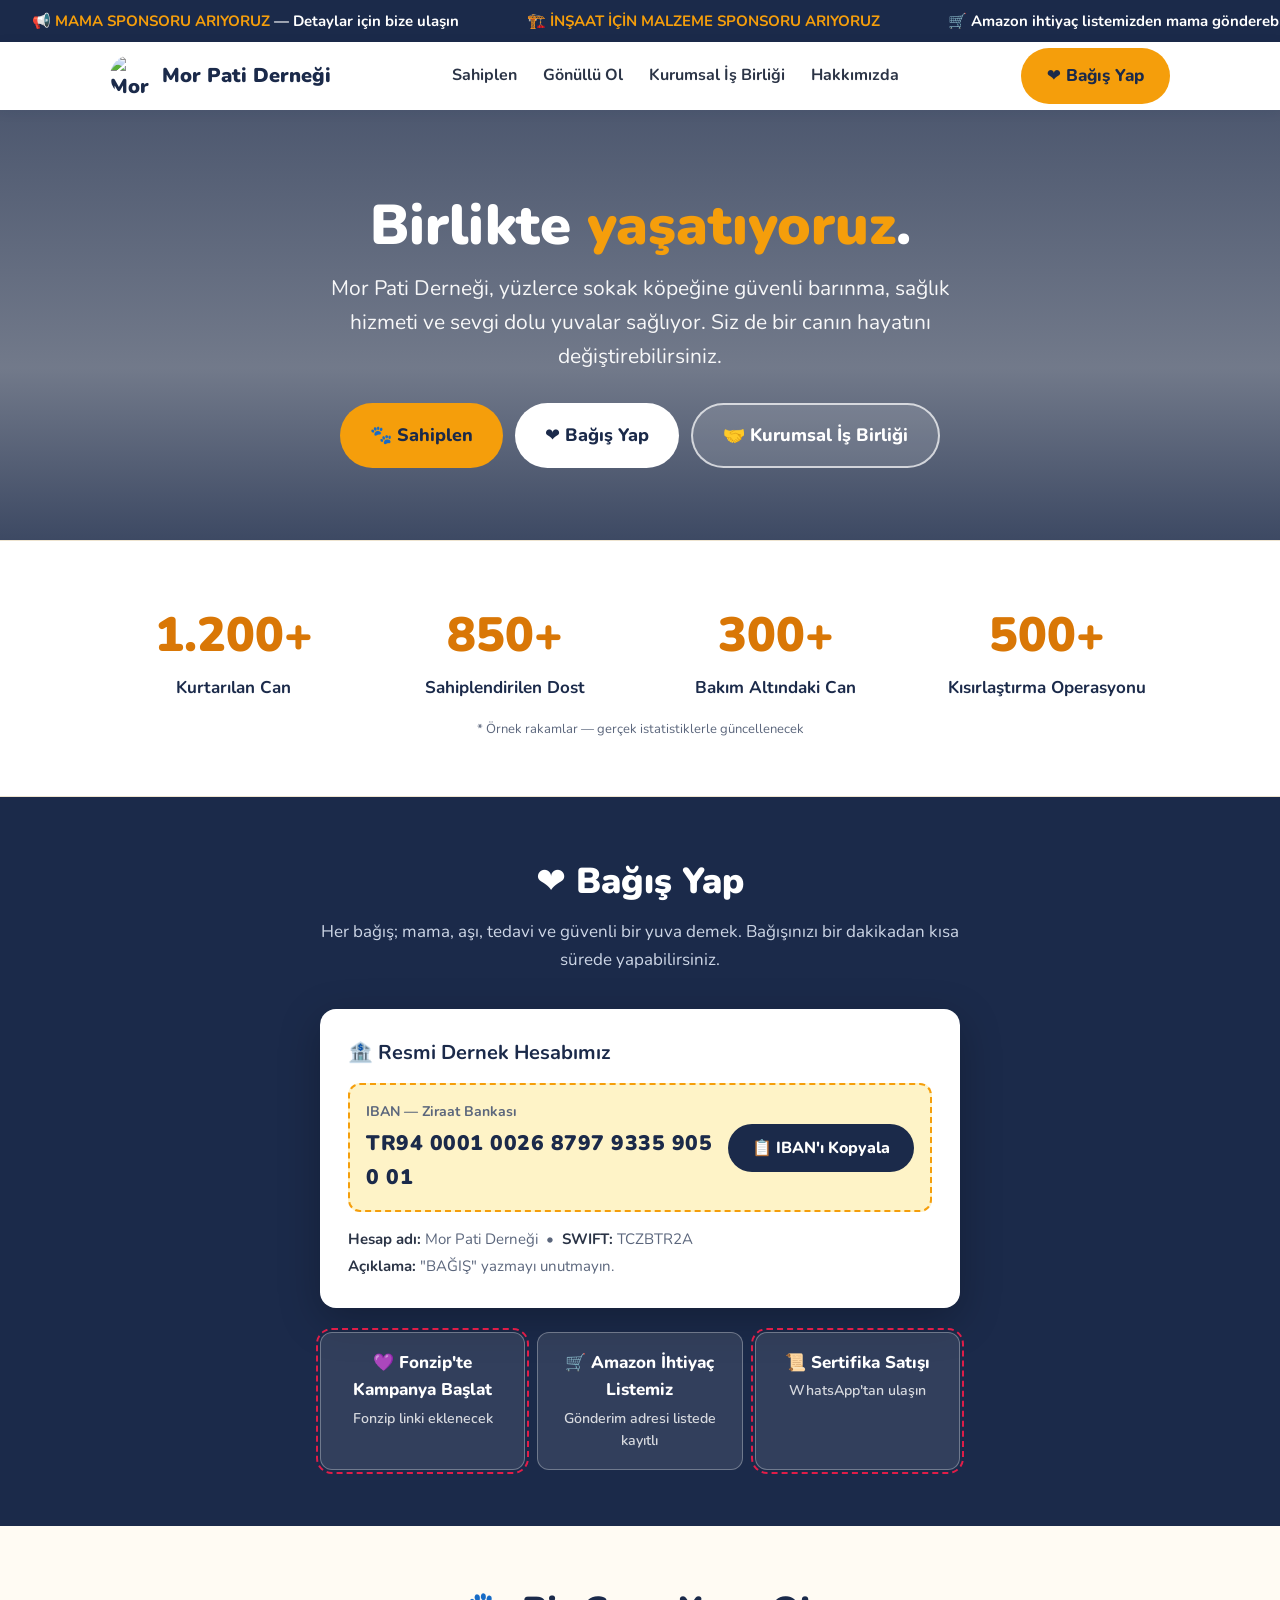
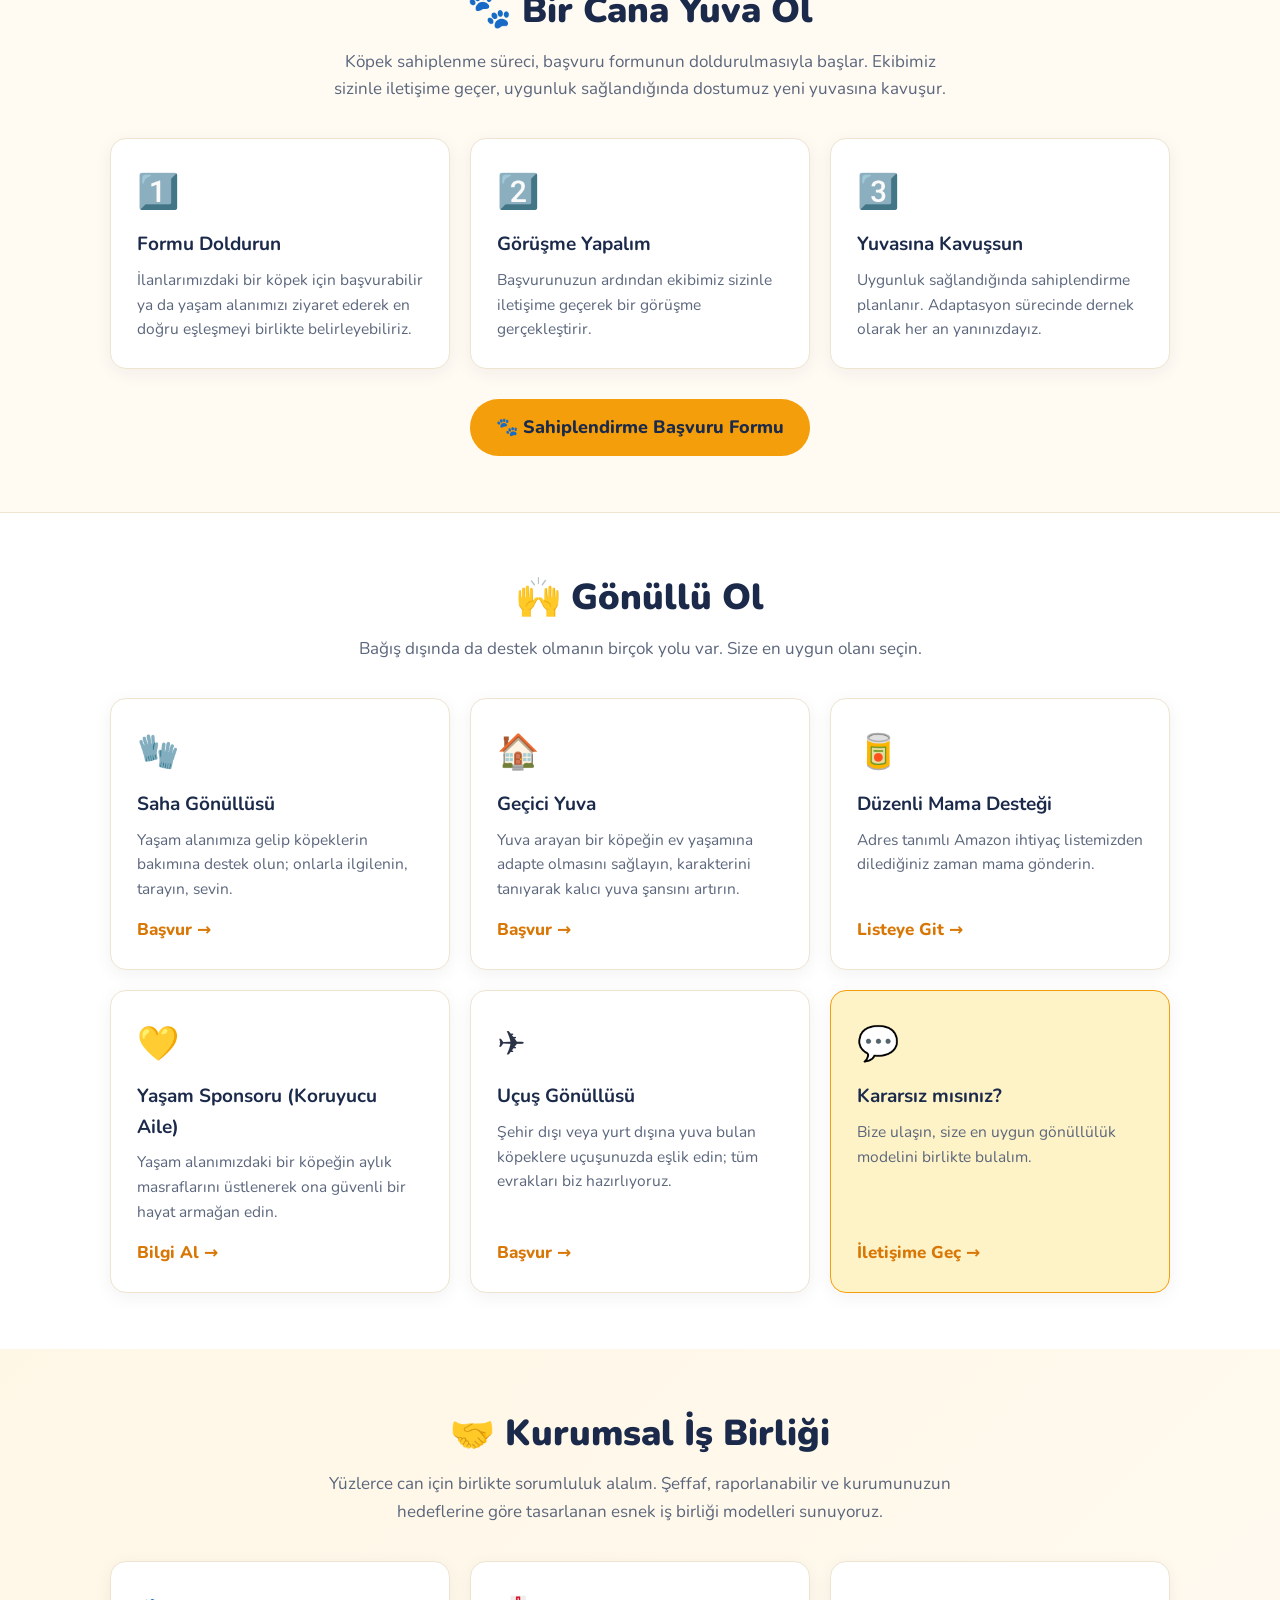
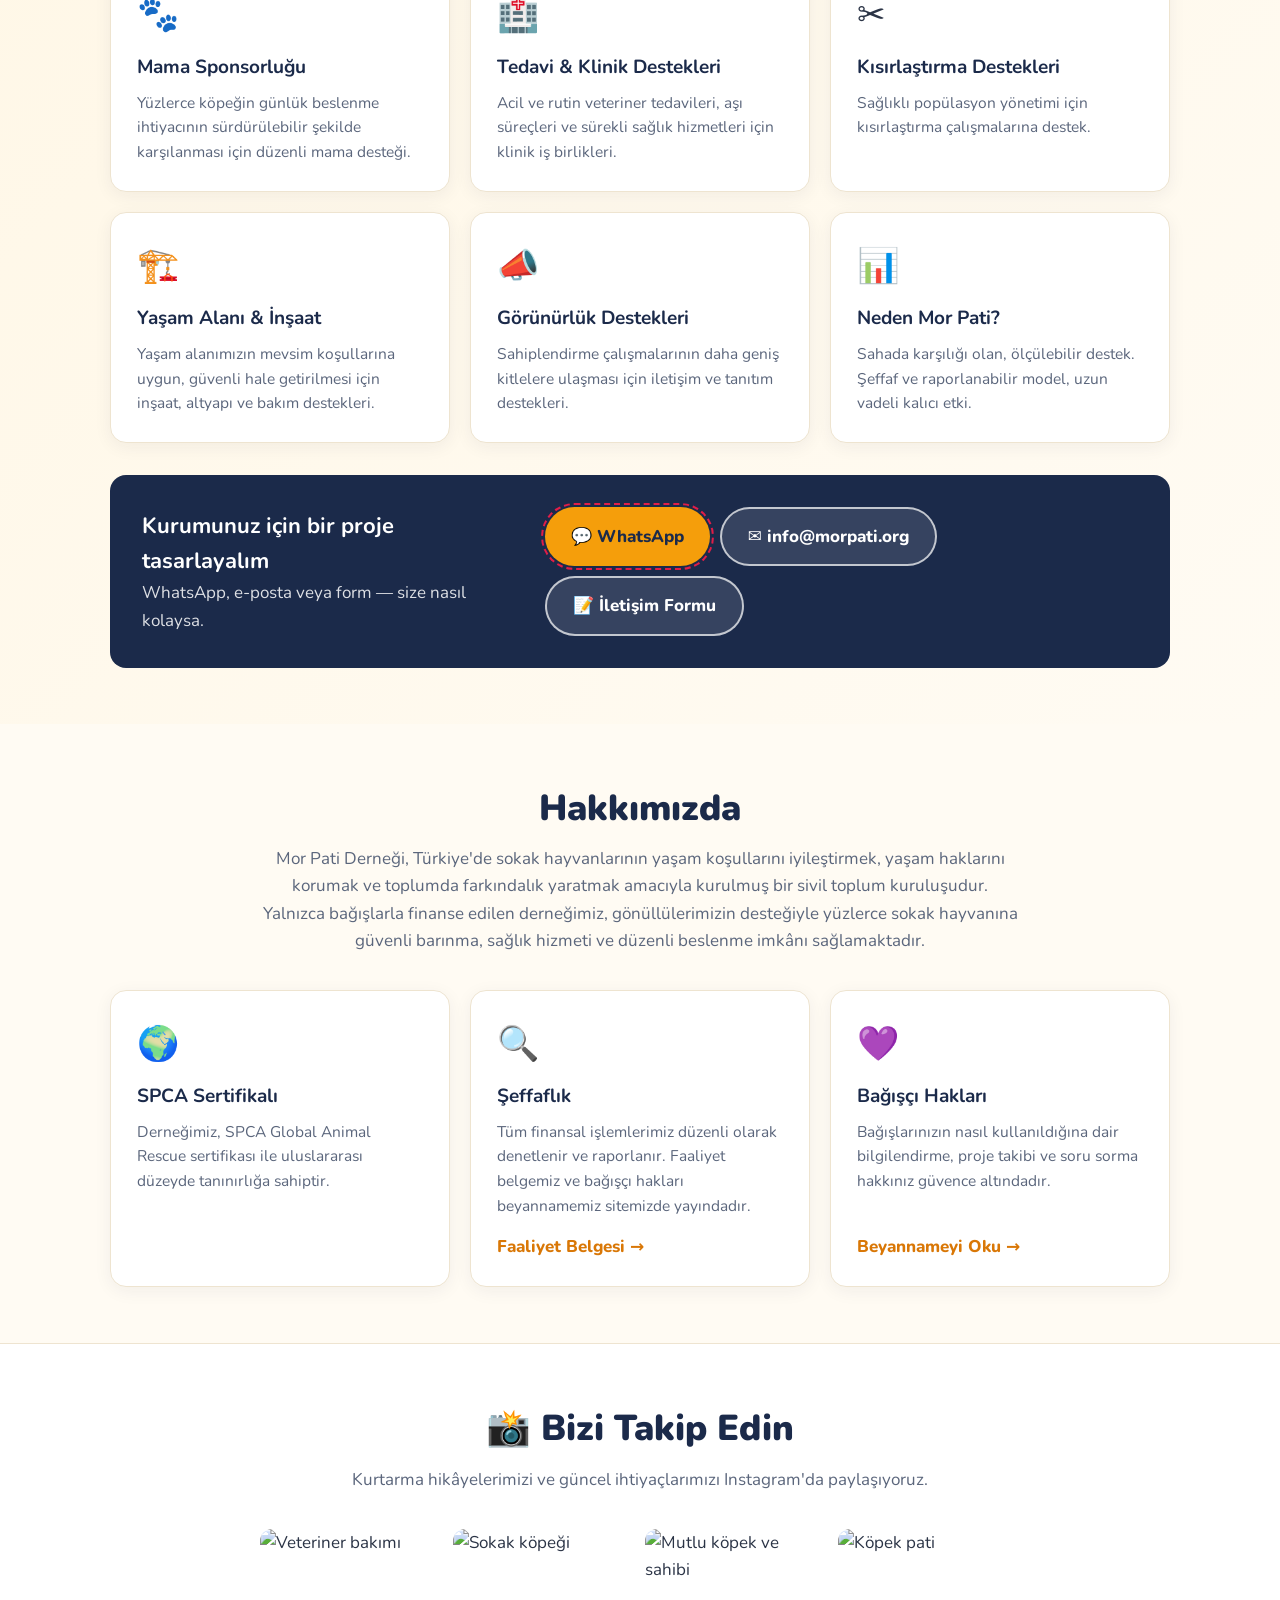
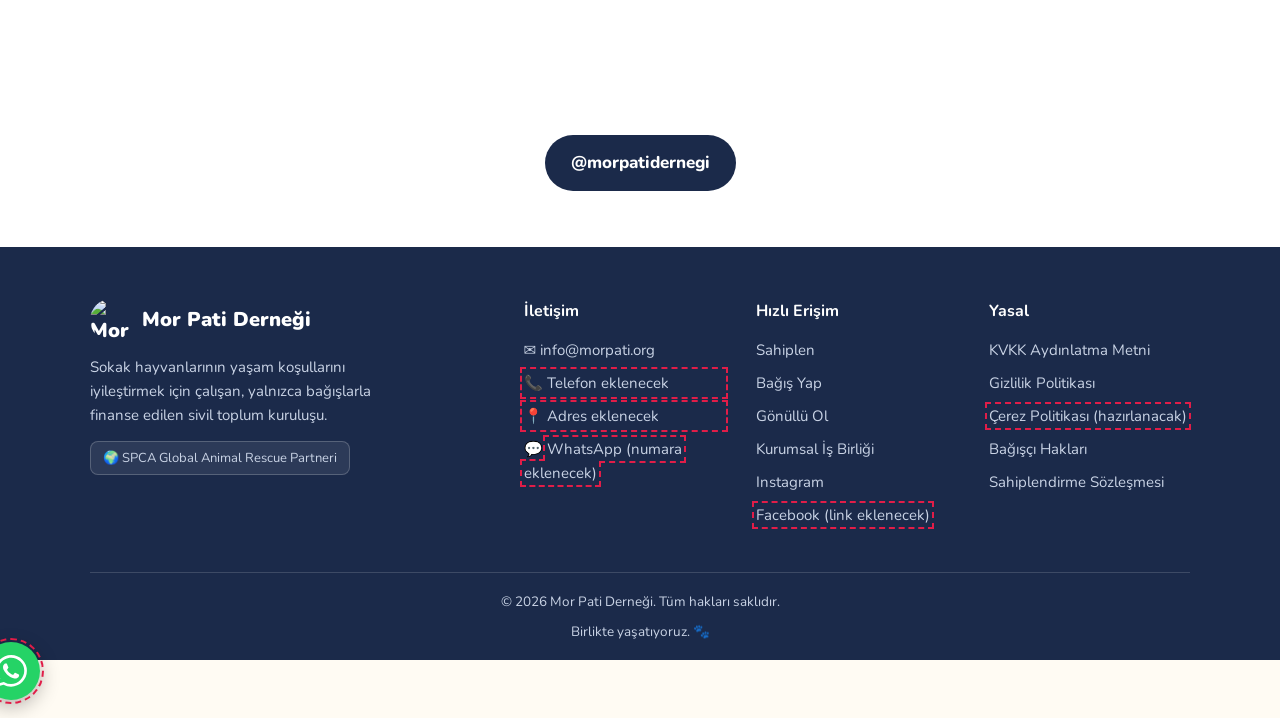
==== index.html @ 7b687fd4 "Create index.html" ====
<!DOCTYPE html>
<html lang="tr">
<head>
<meta charset="UTF-8">
<meta name="viewport" content="width=device-width, initial-scale=1.0">
<title>Mor Pati Derneği — Birlikte Yaşatıyoruz</title>
<meta name="description" content="Mor Pati Derneği: sokak hayvanları için sahiplendirme, bağış ve kurumsal iş birliği. Birlikte yaşatıyoruz.">
<link rel="preconnect" href="https://fonts.googleapis.com">
<link href="https://fonts.googleapis.com/css2?family=Nunito:wght@400;600;700;800;900&display=swap" rel="stylesheet">
<style>
:root{
  --navy:#1b2a4a;
  --navy-2:#24365c;
  --amber:#f59e0b;
  --amber-dark:#d97706;
  --amber-light:#fef3c7;
  --cream:#fffbf3;
  --white:#ffffff;
  --text:#2b3446;
  --muted:#5b667c;
  --line:#eee4d0;
  --green:#25d366;
  --radius:16px;
}
*{margin:0;padding:0;box-sizing:border-box}
html{scroll-behavior:smooth}
body{font-family:'Nunito',system-ui,sans-serif;color:var(--text);background:var(--cream);font-size:17px;line-height:1.6}
img{max-width:100%;display:block}
a{color:inherit;text-decoration:none}
.container{max-width:1100px;margin:0 auto;padding:0 20px}
.btn{display:inline-flex;align-items:center;justify-content:center;gap:8px;font-weight:800;border-radius:999px;padding:14px 26px;font-size:17px;border:none;cursor:pointer;transition:.2s;text-align:center}
.btn-amber{background:var(--amber);color:var(--navy)}
.btn-amber:hover{background:var(--amber-dark);color:#fff}
.btn-navy{background:var(--navy);color:#fff}
.btn-navy:hover{background:var(--navy-2)}
.btn-outline{background:rgba(255,255,255,.12);color:#fff;border:2px solid rgba(255,255,255,.7)}
.btn-outline:hover{background:#fff;color:var(--navy)}
section{padding:56px 0}
.section-title{font-size:clamp(26px,4vw,36px);font-weight:900;color:var(--navy);text-align:center;margin-bottom:8px}
.section-sub{text-align:center;color:var(--muted);max-width:640px;margin:0 auto 36px}

/* Duyuru bandı */
.announce{background:var(--navy);color:#fff;font-weight:700;font-size:15px;overflow:hidden;white-space:nowrap;padding:9px 0}
.announce .track{display:inline-block;animation:marquee 22s linear infinite}
.announce span{margin:0 32px}
.announce b{color:var(--amber)}
@keyframes marquee{from{transform:translateX(0)}to{transform:translateX(-50%)}}

/* Header */
header{background:var(--white);position:sticky;top:0;z-index:50;box-shadow:0 2px 12px rgba(27,42,74,.08)}
.nav{display:flex;align-items:center;justify-content:space-between;height:68px}
.logo{display:flex;align-items:center;gap:10px;font-weight:900;font-size:20px;color:var(--navy)}
.logo img{width:42px;height:42px;border-radius:50%}
.nav-links{display:none;gap:26px;font-weight:700;font-size:16px}
.nav-links a:hover{color:var(--amber-dark)}
.nav-cta{display:none}
.hamburger{background:none;border:none;font-size:26px;color:var(--navy);cursor:pointer}
.mobile-menu{display:none;flex-direction:column;background:var(--white);padding:12px 20px 20px;gap:14px;font-weight:700;border-top:1px solid var(--line)}
.mobile-menu.open{display:flex}
@media(min-width:900px){
  .nav-links{display:flex}.nav-cta{display:inline-flex}.hamburger{display:none}
}

/* Hero */
.hero{position:relative;color:#fff;padding:0}
.hero-bg{position:absolute;inset:0;background:url('https://morpati.org/wp-content/uploads/2024/08/mbr-1920x1280-1.webp') center/cover no-repeat}
.hero-bg::after{content:"";position:absolute;inset:0;background:linear-gradient(180deg,rgba(27,42,74,.78) 0%,rgba(27,42,74,.62) 60%,rgba(27,42,74,.85) 100%)}
.hero-inner{position:relative;padding:84px 0 72px;text-align:center}
.hero h1{font-size:clamp(34px,6vw,56px);font-weight:900;line-height:1.15;margin-bottom:14px}
.hero h1 em{color:var(--amber);font-style:normal}
.hero p{font-size:clamp(17px,2.5vw,21px);max-width:620px;margin:0 auto 30px;opacity:.95}
.hero-actions{display:flex;flex-direction:column;gap:12px;max-width:340px;margin:0 auto}
@media(min-width:700px){.hero-actions{flex-direction:row;max-width:none;justify-content:center}}
.hero-actions .btn{font-size:18px;padding:16px 30px}

/* Etki sayaçları */
.impact{background:var(--white);border-top:1px solid var(--line);border-bottom:1px solid var(--line)}
.impact-grid{display:grid;grid-template-columns:repeat(2,1fr);gap:24px;text-align:center}
@media(min-width:800px){.impact-grid{grid-template-columns:repeat(4,1fr)}}
.impact-num{font-size:clamp(34px,5vw,48px);font-weight:900;color:var(--amber-dark)}
.impact-label{font-weight:700;color:var(--navy)}

/* Bağış */
.donate{background:var(--navy);color:#fff}
.donate .section-title{color:#fff}
.donate .section-sub{color:#cdd6e6}
.iban-card{background:var(--white);color:var(--text);border-radius:var(--radius);padding:28px;max-width:640px;margin:0 auto;box-shadow:0 12px 40px rgba(0,0,0,.25)}
.iban-card h3{color:var(--navy);font-size:20px;margin-bottom:14px;display:flex;align-items:center;gap:8px}
.iban-row{background:var(--amber-light);border:2px dashed var(--amber);border-radius:12px;padding:16px;display:flex;flex-direction:column;gap:12px;margin:14px 0}
@media(min-width:600px){.iban-row{flex-direction:row;align-items:center;justify-content:space-between}}
.iban-number{font-size:clamp(17px,2.6vw,21px);font-weight:900;letter-spacing:.5px;color:var(--navy);word-break:break-all}
.copy-btn{background:var(--navy);color:#fff;border:none;border-radius:999px;padding:13px 24px;font-size:16px;font-weight:800;cursor:pointer;font-family:inherit;white-space:nowrap}
.copy-btn:hover{background:var(--navy-2)}
.copy-btn.copied{background:#16a34a}
.iban-meta{font-size:15px;color:var(--muted);line-height:1.8}
.iban-meta b{color:var(--text)}
.donate-alt{display:flex;flex-direction:column;gap:12px;max-width:640px;margin:24px auto 0}
@media(min-width:600px){.donate-alt{flex-direction:row}}
.donate-alt a{flex:1;background:rgba(255,255,255,.1);border:1px solid rgba(255,255,255,.3);border-radius:12px;padding:16px;text-align:center;font-weight:800;transition:.2s}
.donate-alt a:hover{background:rgba(255,255,255,.2)}
.donate-alt small{display:block;font-weight:600;opacity:.8;margin-top:4px}

/* Kart ızgaraları */
.cards{display:grid;gap:20px;grid-template-columns:1fr}
@media(min-width:640px){.cards{grid-template-columns:repeat(2,1fr)}}
@media(min-width:980px){.cards.c3{grid-template-columns:repeat(3,1fr)}.cards.c5{grid-template-columns:repeat(5,1fr)}}
.card{background:var(--white);border:1px solid var(--line);border-radius:var(--radius);padding:26px;box-shadow:0 4px 18px rgba(27,42,74,.06);display:flex;flex-direction:column}
.card .emoji{font-size:34px;margin-bottom:10px}
.card h3{color:var(--navy);font-size:19px;margin-bottom:8px}
.card p{color:var(--muted);font-size:15.5px;flex:1}
.card a{margin-top:14px;font-weight:800;color:var(--amber-dark)}
.card a:hover{text-decoration:underline}

/* Kurumsal */
.corp{background:linear-gradient(135deg,#fff7e6,#fffbf3)}
.corp-box{background:var(--navy);color:#fff;border-radius:var(--radius);padding:32px;margin-top:32px;display:flex;flex-direction:column;gap:18px;align-items:flex-start}
@media(min-width:800px){.corp-box{flex-direction:row;align-items:center;justify-content:space-between}}
.corp-box h3{font-size:22px}
.corp-box .btns{display:flex;gap:10px;flex-wrap:wrap}

/* Instagram */
.insta{background:var(--white);border-top:1px solid var(--line)}
.insta-grid{display:grid;grid-template-columns:repeat(2,1fr);gap:10px;max-width:760px;margin:0 auto 24px}
@media(min-width:640px){.insta-grid{grid-template-columns:repeat(4,1fr)}}
.insta-grid img{aspect-ratio:1;object-fit:cover;border-radius:12px;width:100%}
.insta-center{text-align:center}

/* Footer */
footer{background:var(--navy);color:#c9d3e5;font-size:15px}
.footer-grid{display:grid;gap:32px;padding:52px 0 36px;grid-template-columns:1fr}
@media(min-width:800px){.footer-grid{grid-template-columns:2fr 1fr 1fr 1fr}}
footer h4{color:#fff;font-size:16px;margin-bottom:14px}
footer li{list-style:none;margin-bottom:9px}
footer a:hover{color:var(--amber)}
.footer-bottom{border-top:1px solid rgba(255,255,255,.15);padding:18px 0;display:flex;flex-direction:column;gap:8px;align-items:center;font-size:13.5px;text-align:center}
.badge{display:inline-block;background:rgba(255,255,255,.08);border:1px solid rgba(255,255,255,.2);border-radius:8px;padding:6px 12px;font-size:13px}

/* WhatsApp float */
.wa-float{position:fixed;right:18px;bottom:18px;z-index:60;background:var(--green);width:58px;height:58px;border-radius:50%;display:flex;align-items:center;justify-content:center;box-shadow:0 6px 20px rgba(0,0,0,.3)}
.wa-float svg{width:32px;height:32px;fill:#fff}
.placeholder{outline:2px dashed #e11d48;outline-offset:2px;position:relative}
</style>
</head>
<body>

<!-- DUYURU ALANI: kolay güncellenir, sadece span içeriğini değiştirin -->
<div class="announce" role="status">
  <div class="track">
    <span>📢 <b>MAMA SPONSORU ARIYORUZ</b> — Detaylar için bize ulaşın</span>
    <span>🏗️ <b>İNŞAAT İÇİN MALZEME SPONSORU ARIYORUZ</b></span>
    <span>🛒 Amazon ihtiyaç listemizden mama gönderebilirsiniz</span>
    <span>📢 <b>MAMA SPONSORU ARIYORUZ</b> — Detaylar için bize ulaşın</span>
    <span>🏗️ <b>İNŞAAT İÇİN MALZEME SPONSORU ARIYORUZ</b></span>
    <span>🛒 Amazon ihtiyaç listemizden mama gönderebilirsiniz</span>
  </div>
</div>

<header>
  <div class="container nav">
    <a class="logo" href="#">
      <img src="https://morpati.org/wp-content/uploads/2024/09/profiil-MOR-PATI-512x512-1.png" alt="Mor Pati Derneği logosu">
      Mor Pati Derneği
    </a>
    <nav class="nav-links" aria-label="Ana menü">
      <a href="#sahiplen">Sahiplen</a>
      <a href="#gonullu">Gönüllü Ol</a>
      <a href="#kurumsal">Kurumsal İş Birliği</a>
      <a href="#hakkimizda">Hakkımızda</a>
    </nav>
    <a href="#bagis" class="btn btn-amber nav-cta">❤️ Bağış Yap</a>
    <button class="hamburger" aria-label="Menüyü aç" onclick="document.getElementById('mm').classList.toggle('open')">☰</button>
  </div>
  <nav class="mobile-menu" id="mm" aria-label="Mobil menü">
    <a href="#sahiplen">🐾 Sahiplen</a>
    <a href="#bagis">❤️ Bağış Yap</a>
    <a href="#gonullu">🙌 Gönüllü Ol</a>
    <a href="#kurumsal">🤝 Kurumsal İş Birliği</a>
    <a href="#hakkimizda">Hakkımızda</a>
  </nav>
</header>

<!-- HERO -->
<section class="hero">
  <div class="hero-bg"></div>
  <div class="container hero-inner">
    <h1>Birlikte <em>yaşatıyoruz</em>.</h1>
    <p>Mor Pati Derneği, yüzlerce sokak köpeğine güvenli barınma, sağlık hizmeti ve sevgi dolu yuvalar sağlıyor. Siz de bir canın hayatını değiştirebilirsiniz.</p>
    <div class="hero-actions">
      <a href="#sahiplen" class="btn btn-amber">🐾 Sahiplen</a>
      <a href="#bagis" class="btn btn-navy" style="background:#fff;color:var(--navy)">❤️ Bağış Yap</a>
      <a href="#kurumsal" class="btn btn-outline">🤝 Kurumsal İş Birliği</a>
    </div>
  </div>
</section>

<!-- ETKİ SAYAÇLARI: data-target değerini güncelleyin, gerisi otomatik -->
<section class="impact" id="etki">
  <div class="container">
    <div class="impact-grid">
      <div><div class="impact-num" data-target="1200">0</div><div class="impact-label">Kurtarılan Can</div></div>
      <div><div class="impact-num" data-target="850">0</div><div class="impact-label">Sahiplendirilen Dost</div></div>
      <div><div class="impact-num" data-target="300">0</div><div class="impact-label">Bakım Altındaki Can</div></div>
      <div><div class="impact-num" data-target="500">0</div><div class="impact-label">Kısırlaştırma Operasyonu</div></div>
    </div>
    <p style="text-align:center;color:var(--muted);font-size:13px;margin-top:18px">* Örnek rakamlar — gerçek istatistiklerle güncellenecek</p>
  </div>
</section>

<!-- BAĞIŞ -->
<section class="donate" id="bagis">
  <div class="container">
    <h2 class="section-title">❤️ Bağış Yap</h2>
    <p class="section-sub">Her bağış; mama, aşı, tedavi ve güvenli bir yuva demek. Bağışınızı bir dakikadan kısa sürede yapabilirsiniz.</p>
    <div class="iban-card">
      <h3>🏦 Resmi Dernek Hesabımız</h3>
      <div class="iban-row">
        <div>
          <div style="font-size:14px;font-weight:700;color:var(--muted);margin-bottom:4px">IBAN — Ziraat Bankası</div>
          <div class="iban-number" id="iban">TR94 0001 0026 8797 9335 9050 01</div>
        </div>
        <button class="copy-btn" id="copyBtn" onclick="copyIban()">📋 IBAN'ı Kopyala</button>
      </div>
      <div class="iban-meta">
        <b>Hesap adı:</b> Mor Pati Derneği &nbsp;•&nbsp; <b>SWIFT:</b> TCZBTR2A<br>
        <b>Açıklama:</b> "BAĞIŞ" yazmayı unutmayın.
      </div>
    </div>
    <div class="donate-alt">
      <a href="#" class="placeholder" title="Fonzip kampanya linki eklenecek">💜 Fonzip'te Kampanya Başlat<small>Fonzip linki eklenecek</small></a>
      <a href="https://www.amazon.com.tr/hz/wishlist/ls/2SGFNKUHRULYB?ref_=wl_share" target="_blank" rel="noopener">🛒 Amazon İhtiyaç Listemiz<small>Gönderim adresi listede kayıtlı</small></a>
      <a href="#" class="placeholder" title="WhatsApp numarası eklenecek">📜 Sertifika Satışı<small>WhatsApp'tan ulaşın</small></a>
    </div>
  </div>
</section>

<!-- SAHİPLENDİRME -->
<section id="sahiplen">
  <div class="container">
    <h2 class="section-title">🐾 Bir Cana Yuva Ol</h2>
    <p class="section-sub">Köpek sahiplenme süreci, başvuru formunun doldurulmasıyla başlar. Ekibimiz sizinle iletişime geçer, uygunluk sağlandığında dostumuz yeni yuvasına kavuşur.</p>
    <div class="cards c3">
      <div class="card">
        <div class="emoji">1️⃣</div><h3>Formu Doldurun</h3>
        <p>İlanlarımızdaki bir köpek için başvurabilir ya da yaşam alanımızı ziyaret ederek en doğru eşleşmeyi birlikte belirleyebiliriz.</p>
      </div>
      <div class="card">
        <div class="emoji">2️⃣</div><h3>Görüşme Yapalım</h3>
        <p>Başvurunuzun ardından ekibimiz sizinle iletişime geçerek bir görüşme gerçekleştirir.</p>
      </div>
      <div class="card">
        <div class="emoji">3️⃣</div><h3>Yuvasına Kavuşsun</h3>
        <p>Uygunluk sağlandığında sahiplendirme planlanır. Adaptasyon sürecinde dernek olarak her an yanınızdayız.</p>
      </div>
    </div>
    <div style="text-align:center;margin-top:30px">
      <a href="https://morpati.org/kopek-sahiplendirme-basvuru-formu/" class="btn btn-amber" style="font-size:18px">🐾 Sahiplendirme Başvuru Formu</a>
    </div>
  </div>
</section>

<!-- GÖNÜLLÜ OL -->
<section id="gonullu" style="background:var(--white);border-top:1px solid var(--line)">
  <div class="container">
    <h2 class="section-title">🙌 Gönüllü Ol</h2>
    <p class="section-sub">Bağış dışında da destek olmanın birçok yolu var. Size en uygun olanı seçin.</p>
    <div class="cards c3">
      <div class="card">
        <div class="emoji">🧤</div><h3>Saha Gönüllüsü</h3>
        <p>Yaşam alanımıza gelip köpeklerin bakımına destek olun; onlarla ilgilenin, tarayın, sevin.</p>
        <a href="https://morpati.org/iletisim-talep-formu/">Başvur →</a>
      </div>
      <div class="card">
        <div class="emoji">🏠</div><h3>Geçici Yuva</h3>
        <p>Yuva arayan bir köpeğin ev yaşamına adapte olmasını sağlayın, karakterini tanıyarak kalıcı yuva şansını artırın.</p>
        <a href="https://morpati.org/gecici-yuva-basvuru-formu/">Başvur →</a>
      </div>
      <div class="card">
        <div class="emoji">🥫</div><h3>Düzenli Mama Desteği</h3>
        <p>Adres tanımlı Amazon ihtiyaç listemizden dilediğiniz zaman mama gönderin.</p>
        <a href="https://www.amazon.com.tr/hz/wishlist/ls/2SGFNKUHRULYB?ref_=wl_share" target="_blank" rel="noopener">Listeye Git →</a>
      </div>
      <div class="card">
        <div class="emoji">💛</div><h3>Yaşam Sponsoru (Koruyucu Aile)</h3>
        <p>Yaşam alanımızdaki bir köpeğin aylık masraflarını üstlenerek ona güvenli bir hayat armağan edin.</p>
        <a href="https://morpati.org/koruyucu-aile-yasam-sponsoru-bilgi-formu/">Bilgi Al →</a>
      </div>
      <div class="card">
        <div class="emoji">✈️</div><h3>Uçuş Gönüllüsü</h3>
        <p>Şehir dışı veya yurt dışına yuva bulan köpeklere uçuşunuzda eşlik edin; tüm evrakları biz hazırlıyoruz.</p>
        <a href="https://morpati.org/ucus-bilgi-formu/">Başvur →</a>
      </div>
      <div class="card" style="background:var(--amber-light);border-color:var(--amber)">
        <div class="emoji">💬</div><h3>Kararsız mısınız?</h3>
        <p>Bize ulaşın, size en uygun gönüllülük modelini birlikte bulalım.</p>
        <a href="https://morpati.org/iletisim-talep-formu/">İletişime Geç →</a>
      </div>
    </div>
  </div>
</section>

<!-- KURUMSAL İŞBİRLİĞİ -->
<section class="corp" id="kurumsal">
  <div class="container">
    <h2 class="section-title">🤝 Kurumsal İş Birliği</h2>
    <p class="section-sub">Yüzlerce can için birlikte sorumluluk alalım. Şeffaf, raporlanabilir ve kurumunuzun hedeflerine göre tasarlanan esnek iş birliği modelleri sunuyoruz.</p>
    <div class="cards c3">
      <div class="card"><div class="emoji">🐾</div><h3>Mama Sponsorluğu</h3><p>Yüzlerce köpeğin günlük beslenme ihtiyacının sürdürülebilir şekilde karşılanması için düzenli mama desteği.</p></div>
      <div class="card"><div class="emoji">🏥</div><h3>Tedavi &amp; Klinik Destekleri</h3><p>Acil ve rutin veteriner tedavileri, aşı süreçleri ve sürekli sağlık hizmetleri için klinik iş birlikleri.</p></div>
      <div class="card"><div class="emoji">✂️</div><h3>Kısırlaştırma Destekleri</h3><p>Sağlıklı popülasyon yönetimi için kısırlaştırma çalışmalarına destek.</p></div>
      <div class="card"><div class="emoji">🏗️</div><h3>Yaşam Alanı &amp; İnşaat</h3><p>Yaşam alanımızın mevsim koşullarına uygun, güvenli hale getirilmesi için inşaat, altyapı ve bakım destekleri.</p></div>
      <div class="card"><div class="emoji">📣</div><h3>Görünürlük Destekleri</h3><p>Sahiplendirme çalışmalarının daha geniş kitlelere ulaşması için iletişim ve tanıtım destekleri.</p></div>
      <div class="card"><div class="emoji">📊</div><h3>Neden Mor Pati?</h3><p>Sahada karşılığı olan, ölçülebilir destek. Şeffaf ve raporlanabilir model, uzun vadeli kalıcı etki.</p></div>
    </div>
    <div class="corp-box">
      <div>
        <h3>Kurumunuz için bir proje tasarlayalım</h3>
        <p style="opacity:.85">WhatsApp, e-posta veya form — size nasıl kolaysa.</p>
      </div>
      <div class="btns">
        <a href="#" class="btn btn-amber placeholder" title="WhatsApp numarası eklenecek">💬 WhatsApp</a>
        <a href="mailto:info@morpati.org" class="btn btn-outline">✉️ info@morpati.org</a>
        <a href="https://morpati.org/iletisim-talep-formu/" class="btn btn-outline">📝 İletişim Formu</a>
      </div>
    </div>
  </div>
</section>

<!-- HAKKIMIZDA + ŞEFFAFLIK -->
<section id="hakkimizda">
  <div class="container">
    <h2 class="section-title">Hakkımızda</h2>
    <p class="section-sub" style="max-width:760px">Mor Pati Derneği, Türkiye'de sokak hayvanlarının yaşam koşullarını iyileştirmek, yaşam haklarını korumak ve toplumda farkındalık yaratmak amacıyla kurulmuş bir sivil toplum kuruluşudur. Yalnızca bağışlarla finanse edilen derneğimiz, gönüllülerimizin desteğiyle yüzlerce sokak hayvanına güvenli barınma, sağlık hizmeti ve düzenli beslenme imkânı sağlamaktadır.</p>
    <div class="cards c3">
      <div class="card"><div class="emoji">🌍</div><h3>SPCA Sertifikalı</h3><p>Derneğimiz, SPCA Global Animal Rescue sertifikası ile uluslararası düzeyde tanınırlığa sahiptir.</p></div>
      <div class="card"><div class="emoji">🔍</div><h3>Şeffaflık</h3><p>Tüm finansal işlemlerimiz düzenli olarak denetlenir ve raporlanır. Faaliyet belgemiz ve bağışçı hakları beyannamemiz sitemizde yayındadır.</p><a href="https://morpati.org/faaliyet-belgesi/">Faaliyet Belgesi →</a></div>
      <div class="card"><div class="emoji">💜</div><h3>Bağışçı Hakları</h3><p>Bağışlarınızın nasıl kullanıldığına dair bilgilendirme, proje takibi ve soru sorma hakkınız güvence altındadır.</p><a href="https://morpati.org/bagisci-haklari-beyannamesi/">Beyannameyi Oku →</a></div>
    </div>
  </div>
</section>

<!-- INSTAGRAM -->
<section class="insta">
  <div class="container">
    <h2 class="section-title">📸 Bizi Takip Edin</h2>
    <p class="section-sub">Kurtarma hikâyelerimizi ve güncel ihtiyaçlarımızı Instagram'da paylaşıyoruz.</p>
    <div class="insta-grid">
      <img src="https://morpati.org/wp-content/uploads/2024/08/close-up-veterinarian-taking-care-dog-qkbis93gybp4jh2m2gt1hh7x3cpq1vm4lu1hbws14o-500x300-1.webp" alt="Veteriner bakımı" loading="lazy">
      <img src="https://morpati.org/wp-content/uploads/2024/08/pexels-dogan-alpaslan-demir-17912552-qkbk2c4m0ws7r84ryvxk8ckhkfkkfnkd9xhhdag62g-500x300-1.webp" alt="Sokak köpeği" loading="lazy">
      <img src="https://morpati.org/wp-content/uploads/2024/08/pexels-helena-lopes-1938126-qkbl094ymp7ooov6x1pxpag97yed6h7oxsx7rq5rjs-500x300-1.webp" alt="Mutlu köpek ve sahibi" loading="lazy">
      <img src="https://morpati.org/wp-content/uploads/2024/08/pexels-katlovessteve-551628-scaled.jpg" alt="Köpek pati" loading="lazy">
    </div>
    <div class="insta-center">
      <a href="https://www.instagram.com/morpatidernegi" target="_blank" rel="noopener" class="btn btn-navy">@morpatidernegi</a>
    </div>
  </div>
</section>

<!-- FOOTER -->
<footer>
  <div class="container footer-grid">
    <div>
      <div class="logo" style="color:#fff;margin-bottom:14px">
        <img src="https://morpati.org/wp-content/uploads/2024/09/profiil-MOR-PATI-512x512-1.png" alt="Mor Pati Derneği logosu">
        Mor Pati Derneği
      </div>
      <p style="max-width:320px">Sokak hayvanlarının yaşam koşullarını iyileştirmek için çalışan, yalnızca bağışlarla finanse edilen sivil toplum kuruluşu.</p>
      <p style="margin-top:14px"><span class="badge">🌍 SPCA Global Animal Rescue Partneri</span></p>
    </div>
    <div>
      <h4>İletişim</h4>
      <ul>
        <li>✉️ <a href="mailto:info@morpati.org">info@morpati.org</a></li>
        <li class="placeholder">📞 Telefon eklenecek</li>
        <li class="placeholder">📍 Adres eklenecek</li>
        <li>💬 <a class="placeholder" href="#">WhatsApp (numara eklenecek)</a></li>
      </ul>
    </div>
    <div>
      <h4>Hızlı Erişim</h4>
      <ul>
        <li><a href="#sahiplen">Sahiplen</a></li>
        <li><a href="#bagis">Bağış Yap</a></li>
        <li><a href="#gonullu">Gönüllü Ol</a></li>
        <li><a href="#kurumsal">Kurumsal İş Birliği</a></li>
        <li><a href="https://www.instagram.com/morpatidernegi" target="_blank" rel="noopener">Instagram</a></li>
        <li><a class="placeholder" href="#">Facebook (link eklenecek)</a></li>
      </ul>
    </div>
    <div>
      <h4>Yasal</h4>
      <ul>
        <li><a href="https://morpati.org/kvkk-aydinlatma-metni/">KVKK Aydınlatma Metni</a></li>
        <li><a href="https://morpati.org/gizlilik-politikasi/">Gizlilik Politikası</a></li>
        <li><a class="placeholder" href="#">Çerez Politikası (hazırlanacak)</a></li>
        <li><a href="https://morpati.org/bagisci-haklari-beyannamesi/">Bağışçı Hakları</a></li>
        <li><a href="https://morpati.org/sahiplendirme-sozlesmesi/">Sahiplendirme Sözleşmesi</a></li>
      </ul>
    </div>
  </div>
  <div class="footer-bottom container">
    <span>© 2026 Mor Pati Derneği. Tüm hakları saklıdır.</span>
    <span>Birlikte yaşatıyoruz. 🐾</span>
  </div>
</footer>

<!-- WHATSAPP BUTONU: href'e wa.me/90XXXXXXXXXX ekleyin -->
<a class="wa-float placeholder" href="#" aria-label="WhatsApp ile iletişime geç" title="WhatsApp numarası eklenecek">
  <svg viewBox="0 0 24 24"><path d="M17.472 14.382c-.297-.149-1.758-.867-2.03-.967-.273-.099-.471-.148-.67.15-.197.297-.767.966-.94 1.164-.173.199-.347.223-.644.075-.297-.15-1.255-.463-2.39-1.475-.883-.788-1.48-1.761-1.653-2.059-.173-.297-.018-.458.13-.606.134-.133.298-.347.446-.52.149-.174.198-.298.298-.497.099-.198.05-.371-.025-.52-.075-.149-.669-1.612-.916-2.207-.242-.579-.487-.5-.669-.51-.173-.008-.371-.01-.57-.01-.198 0-.52.074-.792.372-.272.297-1.04 1.016-1.04 2.479 0 1.462 1.065 2.875 1.213 3.074.149.198 2.096 3.2 5.077 4.487.709.306 1.262.489 1.694.625.712.227 1.36.195 1.871.118.571-.085 1.758-.719 2.006-1.413.248-.694.248-1.289.173-1.413-.074-.124-.272-.198-.57-.347m-5.421 7.403h-.004a9.87 9.87 0 01-5.031-1.378l-.361-.214-3.741.982.998-3.648-.235-.374a9.86 9.86 0 01-1.51-5.26c.001-5.45 4.436-9.884 9.888-9.884 2.64 0 5.122 1.03 6.988 2.898a9.825 9.825 0 012.893 6.994c-.003 5.45-4.437 9.884-9.885 9.884m8.413-18.297A11.815 11.815 0 0012.05 0C5.495 0 .16 5.335.157 11.892c0 2.096.547 4.142 1.588 5.945L.057 24l6.305-1.654a11.882 11.882 0 005.683 1.448h.005c6.554 0 11.89-5.335 11.893-11.893a11.821 11.821 0 00-3.48-8.413z"/></svg>
</a>

<script>
function copyIban(){
  var iban="TR94 0001 0026 8797 9335 9050 01";
  var btn=document.getElementById('copyBtn');
  function done(){btn.textContent="✅ Kopyalandı!";btn.classList.add('copied');setTimeout(function(){btn.textContent="📋 IBAN'ı Kopyala";btn.classList.remove('copied')},2500)}
  if(navigator.clipboard&&navigator.clipboard.writeText){navigator.clipboard.writeText(iban).then(done).catch(function(){fallback()})}else{fallback()}
  function fallback(){var ta=document.createElement('textarea');ta.value=iban;document.body.appendChild(ta);ta.select();document.execCommand('copy');document.body.removeChild(ta);done()}
}
// Etki sayaçları: görünür olunca say
var nums=document.querySelectorAll('.impact-num');
var io=new IntersectionObserver(function(entries){
  entries.forEach(function(e){
    if(!e.isIntersecting||e.target.dataset.done)return;
    e.target.dataset.done=1;
    var t=+e.target.dataset.target,s=0,step=Math.max(1,Math.round(t/60));
    var iv=setInterval(function(){s+=step;if(s>=t){s=t;clearInterval(iv)}e.target.textContent=s.toLocaleString('tr-TR')+"+"},25);
  });
},{threshold:.4});
nums.forEach(function(n){io.observe(n)});
// Mobil menüyü tıklamada kapat
document.querySelectorAll('#mm a').forEach(function(a){a.addEventListener('click',function(){document.getElementById('mm').classList.remove('open')})});
</script>
</body>
</html>
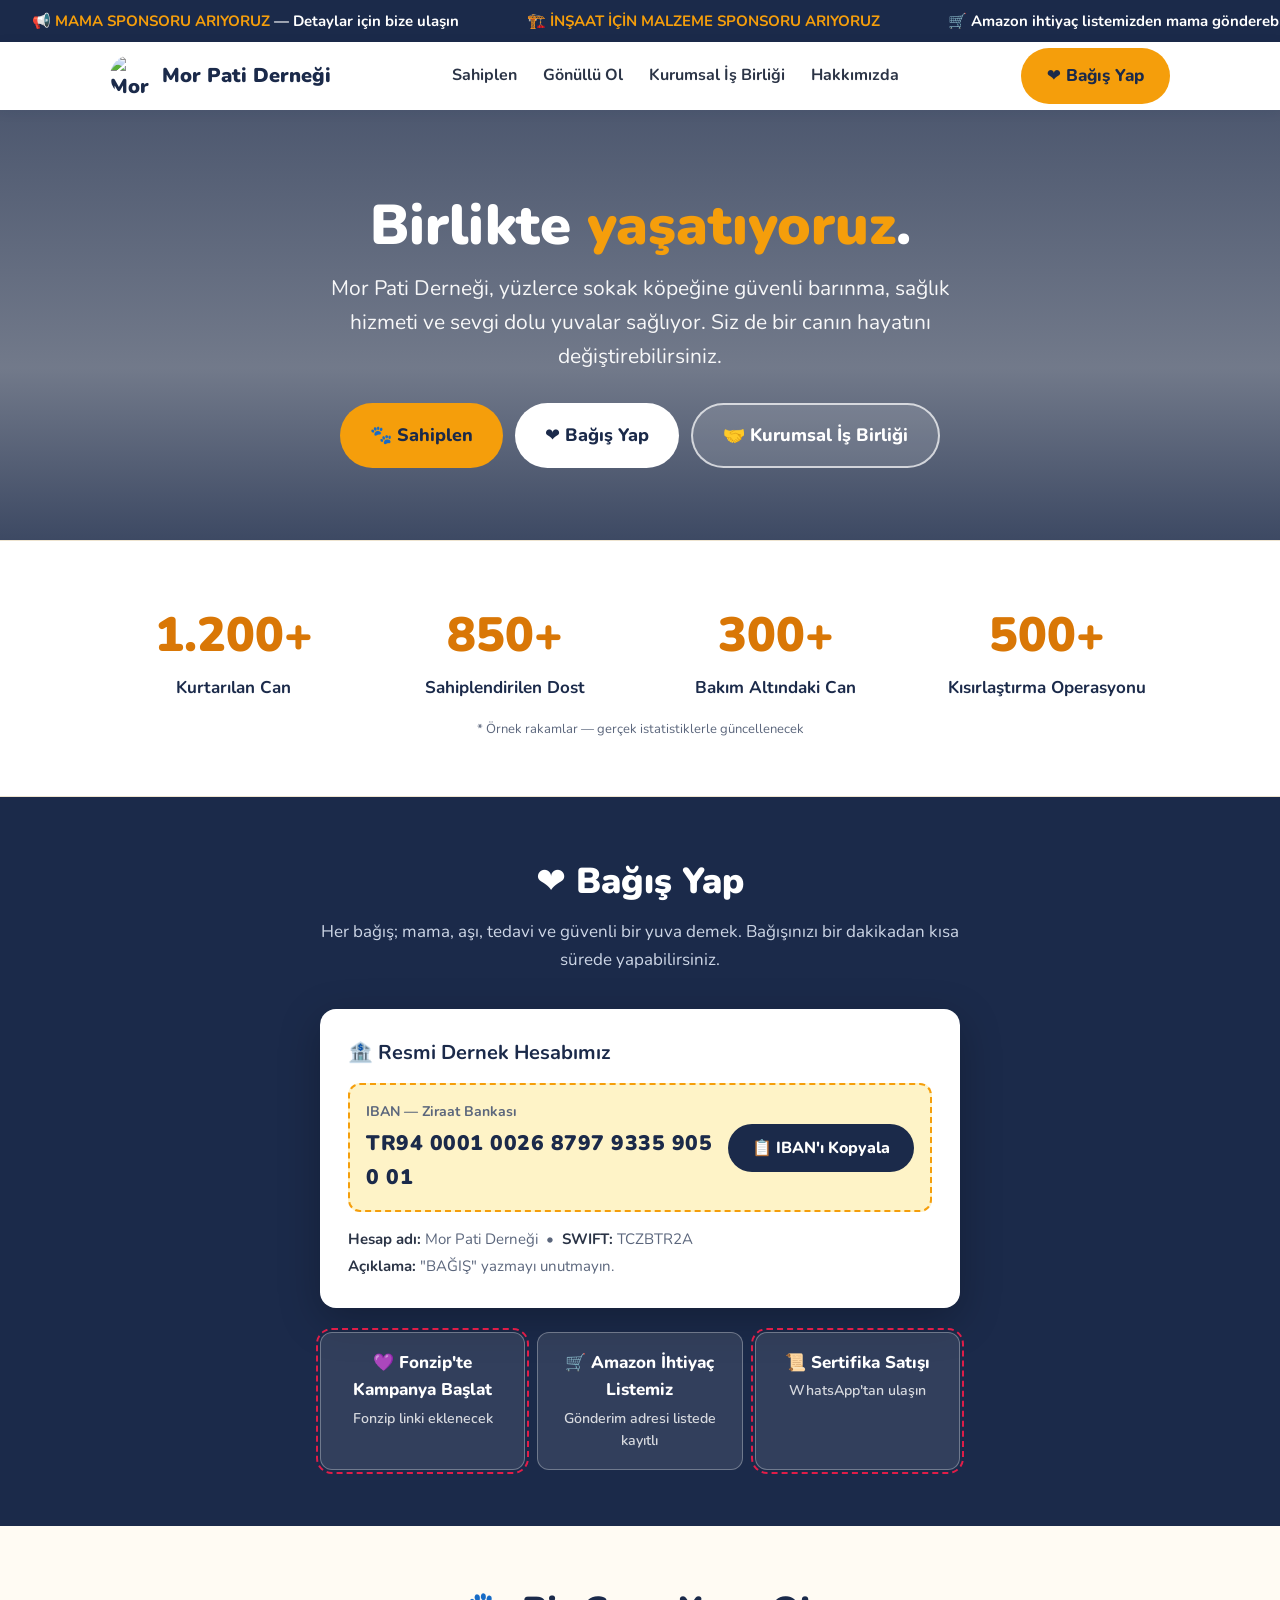
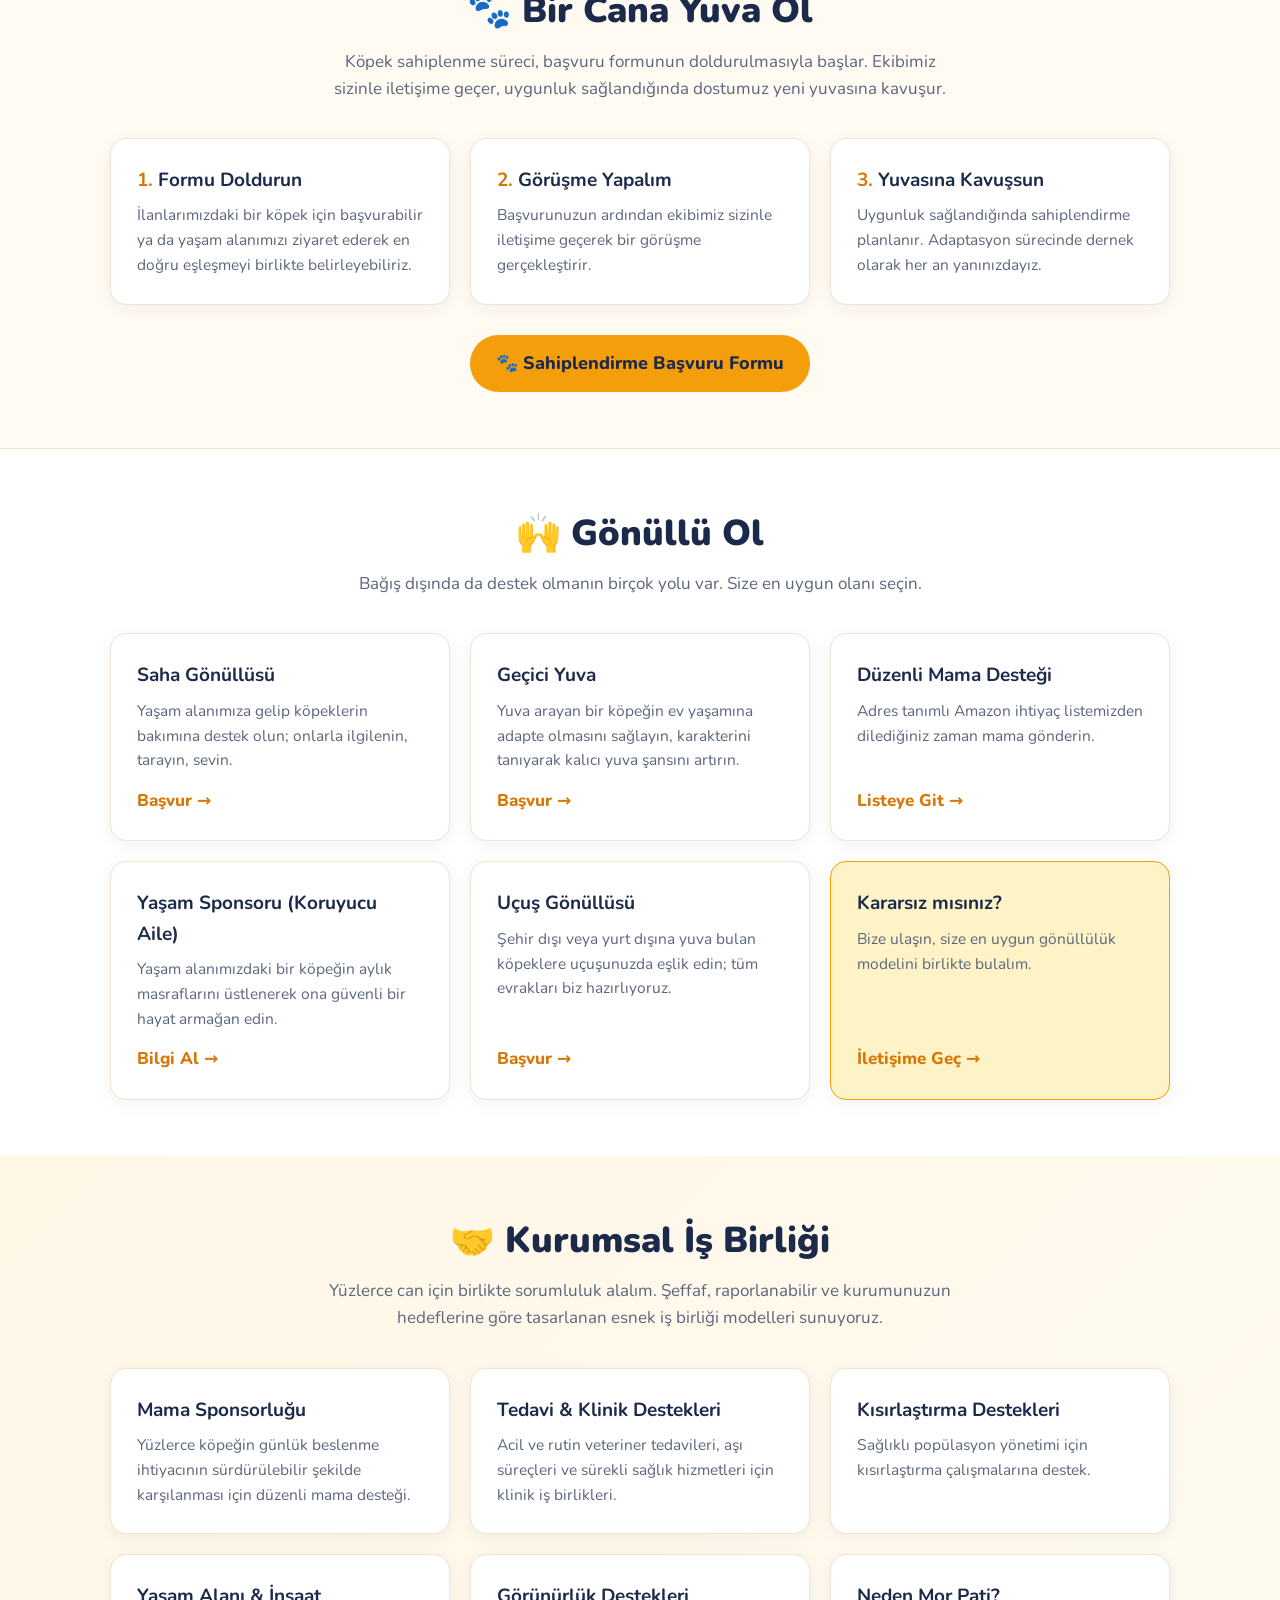
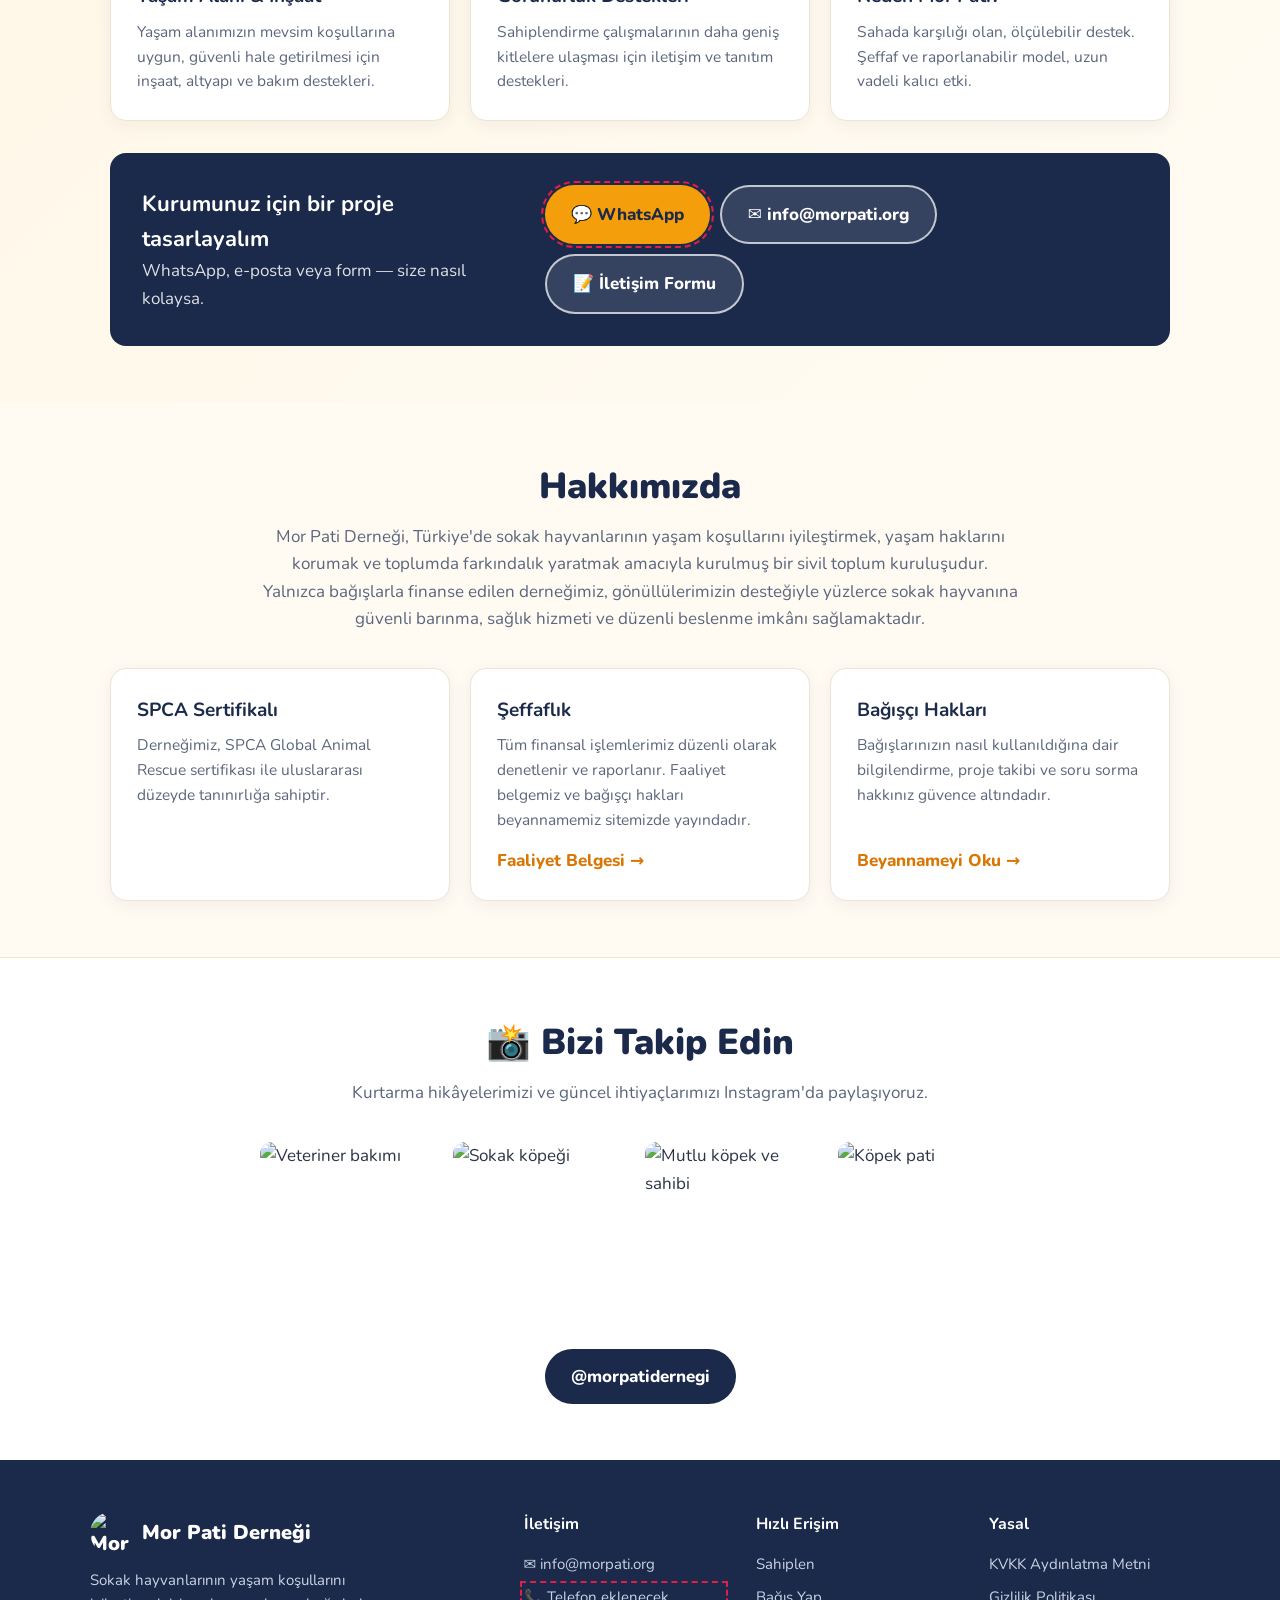
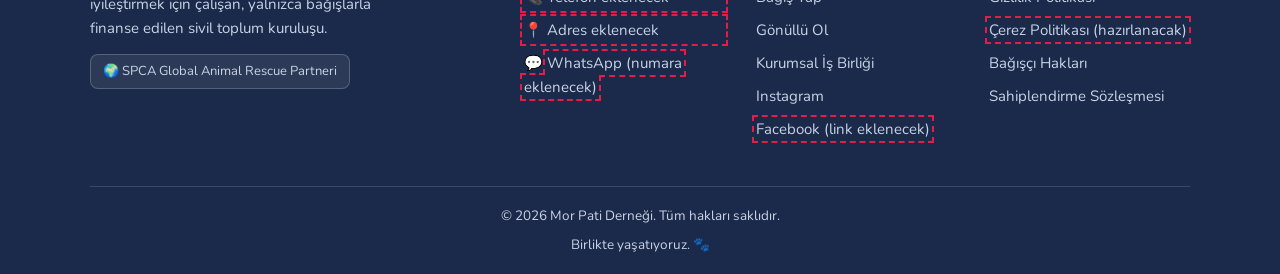
==== commit e4f89475: "." ====
--- a/index.html
+++ b/index.html
@@ -4,142 +4,18 @@
 <meta charset="UTF-8">
 <meta name="viewport" content="width=device-width, initial-scale=1.0">
 <title>Mor Pati Derneği — Birlikte Yaşatıyoruz</title>
+<link rel="icon" type="image/png" href="https://morpati.org/wp-content/uploads/2024/09/profiil-MOR-PATI-512x512-1.png">
+<link rel="apple-touch-icon" href="https://morpati.org/wp-content/uploads/2024/09/profiil-MOR-PATI-512x512-1.png">
+<meta property="og:type" content="website">
+<meta property="og:site_name" content="Mor Pati Derneği">
+<meta property="og:title" content="Mor Pati Derneği — Birlikte Yaşatıyoruz">
+<meta property="og:description" content="Mor Pati Derneği: sokak hayvanları için sahiplendirme, bağış ve kurumsal iş birliği. Birlikte yaşatıyoruz.">
+<meta property="og:image" content="https://morpati.org/wp-content/uploads/2024/09/profiil-MOR-PATI-512x512-1.png">
+<meta name="twitter:card" content="summary">
 <meta name="description" content="Mor Pati Derneği: sokak hayvanları için sahiplendirme, bağış ve kurumsal iş birliği. Birlikte yaşatıyoruz.">
 <link rel="preconnect" href="https://fonts.googleapis.com">
 <link href="https://fonts.googleapis.com/css2?family=Nunito:wght@400;600;700;800;900&display=swap" rel="stylesheet">
-<style>
-:root{
-  --navy:#1b2a4a;
-  --navy-2:#24365c;
-  --amber:#f59e0b;
-  --amber-dark:#d97706;
-  --amber-light:#fef3c7;
-  --cream:#fffbf3;
-  --white:#ffffff;
-  --text:#2b3446;
-  --muted:#5b667c;
-  --line:#eee4d0;
-  --green:#25d366;
-  --radius:16px;
-}
-*{margin:0;padding:0;box-sizing:border-box}
-html{scroll-behavior:smooth}
-body{font-family:'Nunito',system-ui,sans-serif;color:var(--text);background:var(--cream);font-size:17px;line-height:1.6}
-img{max-width:100%;display:block}
-a{color:inherit;text-decoration:none}
-.container{max-width:1100px;margin:0 auto;padding:0 20px}
-.btn{display:inline-flex;align-items:center;justify-content:center;gap:8px;font-weight:800;border-radius:999px;padding:14px 26px;font-size:17px;border:none;cursor:pointer;transition:.2s;text-align:center}
-.btn-amber{background:var(--amber);color:var(--navy)}
-.btn-amber:hover{background:var(--amber-dark);color:#fff}
-.btn-navy{background:var(--navy);color:#fff}
-.btn-navy:hover{background:var(--navy-2)}
-.btn-outline{background:rgba(255,255,255,.12);color:#fff;border:2px solid rgba(255,255,255,.7)}
-.btn-outline:hover{background:#fff;color:var(--navy)}
-section{padding:56px 0}
-.section-title{font-size:clamp(26px,4vw,36px);font-weight:900;color:var(--navy);text-align:center;margin-bottom:8px}
-.section-sub{text-align:center;color:var(--muted);max-width:640px;margin:0 auto 36px}
-
-/* Duyuru bandı */
-.announce{background:var(--navy);color:#fff;font-weight:700;font-size:15px;overflow:hidden;white-space:nowrap;padding:9px 0}
-.announce .track{display:inline-block;animation:marquee 22s linear infinite}
-.announce span{margin:0 32px}
-.announce b{color:var(--amber)}
-@keyframes marquee{from{transform:translateX(0)}to{transform:translateX(-50%)}}
-
-/* Header */
-header{background:var(--white);position:sticky;top:0;z-index:50;box-shadow:0 2px 12px rgba(27,42,74,.08)}
-.nav{display:flex;align-items:center;justify-content:space-between;height:68px}
-.logo{display:flex;align-items:center;gap:10px;font-weight:900;font-size:20px;color:var(--navy)}
-.logo img{width:42px;height:42px;border-radius:50%}
-.nav-links{display:none;gap:26px;font-weight:700;font-size:16px}
-.nav-links a:hover{color:var(--amber-dark)}
-.nav-cta{display:none}
-.hamburger{background:none;border:none;font-size:26px;color:var(--navy);cursor:pointer}
-.mobile-menu{display:none;flex-direction:column;background:var(--white);padding:12px 20px 20px;gap:14px;font-weight:700;border-top:1px solid var(--line)}
-.mobile-menu.open{display:flex}
-@media(min-width:900px){
-  .nav-links{display:flex}.nav-cta{display:inline-flex}.hamburger{display:none}
-}
-
-/* Hero */
-.hero{position:relative;color:#fff;padding:0}
-.hero-bg{position:absolute;inset:0;background:url('https://morpati.org/wp-content/uploads/2024/08/mbr-1920x1280-1.webp') center/cover no-repeat}
-.hero-bg::after{content:"";position:absolute;inset:0;background:linear-gradient(180deg,rgba(27,42,74,.78) 0%,rgba(27,42,74,.62) 60%,rgba(27,42,74,.85) 100%)}
-.hero-inner{position:relative;padding:84px 0 72px;text-align:center}
-.hero h1{font-size:clamp(34px,6vw,56px);font-weight:900;line-height:1.15;margin-bottom:14px}
-.hero h1 em{color:var(--amber);font-style:normal}
-.hero p{font-size:clamp(17px,2.5vw,21px);max-width:620px;margin:0 auto 30px;opacity:.95}
-.hero-actions{display:flex;flex-direction:column;gap:12px;max-width:340px;margin:0 auto}
-@media(min-width:700px){.hero-actions{flex-direction:row;max-width:none;justify-content:center}}
-.hero-actions .btn{font-size:18px;padding:16px 30px}
-
-/* Etki sayaçları */
-.impact{background:var(--white);border-top:1px solid var(--line);border-bottom:1px solid var(--line)}
-.impact-grid{display:grid;grid-template-columns:repeat(2,1fr);gap:24px;text-align:center}
-@media(min-width:800px){.impact-grid{grid-template-columns:repeat(4,1fr)}}
-.impact-num{font-size:clamp(34px,5vw,48px);font-weight:900;color:var(--amber-dark)}
-.impact-label{font-weight:700;color:var(--navy)}
-
-/* Bağış */
-.donate{background:var(--navy);color:#fff}
-.donate .section-title{color:#fff}
-.donate .section-sub{color:#cdd6e6}
-.iban-card{background:var(--white);color:var(--text);border-radius:var(--radius);padding:28px;max-width:640px;margin:0 auto;box-shadow:0 12px 40px rgba(0,0,0,.25)}
-.iban-card h3{color:var(--navy);font-size:20px;margin-bottom:14px;display:flex;align-items:center;gap:8px}
-.iban-row{background:var(--amber-light);border:2px dashed var(--amber);border-radius:12px;padding:16px;display:flex;flex-direction:column;gap:12px;margin:14px 0}
-@media(min-width:600px){.iban-row{flex-direction:row;align-items:center;justify-content:space-between}}
-.iban-number{font-size:clamp(17px,2.6vw,21px);font-weight:900;letter-spacing:.5px;color:var(--navy);word-break:break-all}
-.copy-btn{background:var(--navy);color:#fff;border:none;border-radius:999px;padding:13px 24px;font-size:16px;font-weight:800;cursor:pointer;font-family:inherit;white-space:nowrap}
-.copy-btn:hover{background:var(--navy-2)}
-.copy-btn.copied{background:#16a34a}
-.iban-meta{font-size:15px;color:var(--muted);line-height:1.8}
-.iban-meta b{color:var(--text)}
-.donate-alt{display:flex;flex-direction:column;gap:12px;max-width:640px;margin:24px auto 0}
-@media(min-width:600px){.donate-alt{flex-direction:row}}
-.donate-alt a{flex:1;background:rgba(255,255,255,.1);border:1px solid rgba(255,255,255,.3);border-radius:12px;padding:16px;text-align:center;font-weight:800;transition:.2s}
-.donate-alt a:hover{background:rgba(255,255,255,.2)}
-.donate-alt small{display:block;font-weight:600;opacity:.8;margin-top:4px}
-
-/* Kart ızgaraları */
-.cards{display:grid;gap:20px;grid-template-columns:1fr}
-@media(min-width:640px){.cards{grid-template-columns:repeat(2,1fr)}}
-@media(min-width:980px){.cards.c3{grid-template-columns:repeat(3,1fr)}.cards.c5{grid-template-columns:repeat(5,1fr)}}
-.card{background:var(--white);border:1px solid var(--line);border-radius:var(--radius);padding:26px;box-shadow:0 4px 18px rgba(27,42,74,.06);display:flex;flex-direction:column}
-.card .emoji{font-size:34px;margin-bottom:10px}
-.card h3{color:var(--navy);font-size:19px;margin-bottom:8px}
-.card p{color:var(--muted);font-size:15.5px;flex:1}
-.card a{margin-top:14px;font-weight:800;color:var(--amber-dark)}
-.card a:hover{text-decoration:underline}
-
-/* Kurumsal */
-.corp{background:linear-gradient(135deg,#fff7e6,#fffbf3)}
-.corp-box{background:var(--navy);color:#fff;border-radius:var(--radius);padding:32px;margin-top:32px;display:flex;flex-direction:column;gap:18px;align-items:flex-start}
-@media(min-width:800px){.corp-box{flex-direction:row;align-items:center;justify-content:space-between}}
-.corp-box h3{font-size:22px}
-.corp-box .btns{display:flex;gap:10px;flex-wrap:wrap}
-
-/* Instagram */
-.insta{background:var(--white);border-top:1px solid var(--line)}
-.insta-grid{display:grid;grid-template-columns:repeat(2,1fr);gap:10px;max-width:760px;margin:0 auto 24px}
-@media(min-width:640px){.insta-grid{grid-template-columns:repeat(4,1fr)}}
-.insta-grid img{aspect-ratio:1;object-fit:cover;border-radius:12px;width:100%}
-.insta-center{text-align:center}
-
-/* Footer */
-footer{background:var(--navy);color:#c9d3e5;font-size:15px}
-.footer-grid{display:grid;gap:32px;padding:52px 0 36px;grid-template-columns:1fr}
-@media(min-width:800px){.footer-grid{grid-template-columns:2fr 1fr 1fr 1fr}}
-footer h4{color:#fff;font-size:16px;margin-bottom:14px}
-footer li{list-style:none;margin-bottom:9px}
-footer a:hover{color:var(--amber)}
-.footer-bottom{border-top:1px solid rgba(255,255,255,.15);padding:18px 0;display:flex;flex-direction:column;gap:8px;align-items:center;font-size:13.5px;text-align:center}
-.badge{display:inline-block;background:rgba(255,255,255,.08);border:1px solid rgba(255,255,255,.2);border-radius:8px;padding:6px 12px;font-size:13px}
-
-/* WhatsApp float */
-.wa-float{position:fixed;right:18px;bottom:18px;z-index:60;background:var(--green);width:58px;height:58px;border-radius:50%;display:flex;align-items:center;justify-content:center;box-shadow:0 6px 20px rgba(0,0,0,.3)}
-.wa-float svg{width:32px;height:32px;fill:#fff}
-.placeholder{outline:2px dashed #e11d48;outline-offset:2px;position:relative}
-</style>
+<link rel="stylesheet" href="style.css">
 </head>
 <body>
 
@@ -162,20 +38,20 @@
       Mor Pati Derneği
     </a>
     <nav class="nav-links" aria-label="Ana menü">
-      <a href="#sahiplen">Sahiplen</a>
-      <a href="#gonullu">Gönüllü Ol</a>
-      <a href="#kurumsal">Kurumsal İş Birliği</a>
-      <a href="#hakkimizda">Hakkımızda</a>
+      <a href="sahiplendirme.html">Sahiplen</a>
+      <a href="gonullu.html">Gönüllü Ol</a>
+      <a href="kurumsal.html">Kurumsal İş Birliği</a>
+      <a href="hakkimizda.html">Hakkımızda</a>
     </nav>
     <a href="#bagis" class="btn btn-amber nav-cta">❤️ Bağış Yap</a>
     <button class="hamburger" aria-label="Menüyü aç" onclick="document.getElementById('mm').classList.toggle('open')">☰</button>
   </div>
   <nav class="mobile-menu" id="mm" aria-label="Mobil menü">
-    <a href="#sahiplen">🐾 Sahiplen</a>
+    <a href="sahiplendirme.html">🐾 Sahiplen</a>
     <a href="#bagis">❤️ Bağış Yap</a>
-    <a href="#gonullu">🙌 Gönüllü Ol</a>
-    <a href="#kurumsal">🤝 Kurumsal İş Birliği</a>
-    <a href="#hakkimizda">Hakkımızda</a>
+    <a href="gonullu.html">🙌 Gönüllü Ol</a>
+    <a href="kurumsal.html">🤝 Kurumsal İş Birliği</a>
+    <a href="hakkimizda.html">Hakkımızda</a>
   </nav>
 </header>
 
@@ -186,9 +62,9 @@
     <h1>Birlikte <em>yaşatıyoruz</em>.</h1>
     <p>Mor Pati Derneği, yüzlerce sokak köpeğine güvenli barınma, sağlık hizmeti ve sevgi dolu yuvalar sağlıyor. Siz de bir canın hayatını değiştirebilirsiniz.</p>
     <div class="hero-actions">
-      <a href="#sahiplen" class="btn btn-amber">🐾 Sahiplen</a>
+      <a href="sahiplendirme.html" class="btn btn-amber">🐾 Sahiplen</a>
       <a href="#bagis" class="btn btn-navy" style="background:#fff;color:var(--navy)">❤️ Bağış Yap</a>
-      <a href="#kurumsal" class="btn btn-outline">🤝 Kurumsal İş Birliği</a>
+      <a href="kurumsal.html" class="btn btn-outline">🤝 Kurumsal İş Birliği</a>
     </div>
   </div>
 </section>
@@ -240,15 +116,15 @@
     <p class="section-sub">Köpek sahiplenme süreci, başvuru formunun doldurulmasıyla başlar. Ekibimiz sizinle iletişime geçer, uygunluk sağlandığında dostumuz yeni yuvasına kavuşur.</p>
     <div class="cards c3">
       <div class="card">
-        <div class="emoji">1️⃣</div><h3>Formu Doldurun</h3>
+        <h3><span style="color:var(--amber-dark)">1.</span> Formu Doldurun</h3>
         <p>İlanlarımızdaki bir köpek için başvurabilir ya da yaşam alanımızı ziyaret ederek en doğru eşleşmeyi birlikte belirleyebiliriz.</p>
       </div>
       <div class="card">
-        <div class="emoji">2️⃣</div><h3>Görüşme Yapalım</h3>
+        <h3><span style="color:var(--amber-dark)">2.</span> Görüşme Yapalım</h3>
         <p>Başvurunuzun ardından ekibimiz sizinle iletişime geçerek bir görüşme gerçekleştirir.</p>
       </div>
       <div class="card">
-        <div class="emoji">3️⃣</div><h3>Yuvasına Kavuşsun</h3>
+        <h3><span style="color:var(--amber-dark)">3.</span> Yuvasına Kavuşsun</h3>
         <p>Uygunluk sağlandığında sahiplendirme planlanır. Adaptasyon sürecinde dernek olarak her an yanınızdayız.</p>
       </div>
     </div>
@@ -265,32 +141,32 @@
     <p class="section-sub">Bağış dışında da destek olmanın birçok yolu var. Size en uygun olanı seçin.</p>
     <div class="cards c3">
       <div class="card">
-        <div class="emoji">🧤</div><h3>Saha Gönüllüsü</h3>
+        <h3>Saha Gönüllüsü</h3>
         <p>Yaşam alanımıza gelip köpeklerin bakımına destek olun; onlarla ilgilenin, tarayın, sevin.</p>
         <a href="https://morpati.org/iletisim-talep-formu/">Başvur →</a>
       </div>
       <div class="card">
-        <div class="emoji">🏠</div><h3>Geçici Yuva</h3>
+        <h3>Geçici Yuva</h3>
         <p>Yuva arayan bir köpeğin ev yaşamına adapte olmasını sağlayın, karakterini tanıyarak kalıcı yuva şansını artırın.</p>
         <a href="https://morpati.org/gecici-yuva-basvuru-formu/">Başvur →</a>
       </div>
       <div class="card">
-        <div class="emoji">🥫</div><h3>Düzenli Mama Desteği</h3>
+        <h3>Düzenli Mama Desteği</h3>
         <p>Adres tanımlı Amazon ihtiyaç listemizden dilediğiniz zaman mama gönderin.</p>
         <a href="https://www.amazon.com.tr/hz/wishlist/ls/2SGFNKUHRULYB?ref_=wl_share" target="_blank" rel="noopener">Listeye Git →</a>
       </div>
       <div class="card">
-        <div class="emoji">💛</div><h3>Yaşam Sponsoru (Koruyucu Aile)</h3>
+        <h3>Yaşam Sponsoru (Koruyucu Aile)</h3>
         <p>Yaşam alanımızdaki bir köpeğin aylık masraflarını üstlenerek ona güvenli bir hayat armağan edin.</p>
         <a href="https://morpati.org/koruyucu-aile-yasam-sponsoru-bilgi-formu/">Bilgi Al →</a>
       </div>
       <div class="card">
-        <div class="emoji">✈️</div><h3>Uçuş Gönüllüsü</h3>
+        <h3>Uçuş Gönüllüsü</h3>
         <p>Şehir dışı veya yurt dışına yuva bulan köpeklere uçuşunuzda eşlik edin; tüm evrakları biz hazırlıyoruz.</p>
         <a href="https://morpati.org/ucus-bilgi-formu/">Başvur →</a>
       </div>
       <div class="card" style="background:var(--amber-light);border-color:var(--amber)">
-        <div class="emoji">💬</div><h3>Kararsız mısınız?</h3>
+        <h3>Kararsız mısınız?</h3>
         <p>Bize ulaşın, size en uygun gönüllülük modelini birlikte bulalım.</p>
         <a href="https://morpati.org/iletisim-talep-formu/">İletişime Geç →</a>
       </div>
@@ -304,12 +180,12 @@
     <h2 class="section-title">🤝 Kurumsal İş Birliği</h2>
     <p class="section-sub">Yüzlerce can için birlikte sorumluluk alalım. Şeffaf, raporlanabilir ve kurumunuzun hedeflerine göre tasarlanan esnek iş birliği modelleri sunuyoruz.</p>
     <div class="cards c3">
-      <div class="card"><div class="emoji">🐾</div><h3>Mama Sponsorluğu</h3><p>Yüzlerce köpeğin günlük beslenme ihtiyacının sürdürülebilir şekilde karşılanması için düzenli mama desteği.</p></div>
-      <div class="card"><div class="emoji">🏥</div><h3>Tedavi &amp; Klinik Destekleri</h3><p>Acil ve rutin veteriner tedavileri, aşı süreçleri ve sürekli sağlık hizmetleri için klinik iş birlikleri.</p></div>
-      <div class="card"><div class="emoji">✂️</div><h3>Kısırlaştırma Destekleri</h3><p>Sağlıklı popülasyon yönetimi için kısırlaştırma çalışmalarına destek.</p></div>
-      <div class="card"><div class="emoji">🏗️</div><h3>Yaşam Alanı &amp; İnşaat</h3><p>Yaşam alanımızın mevsim koşullarına uygun, güvenli hale getirilmesi için inşaat, altyapı ve bakım destekleri.</p></div>
-      <div class="card"><div class="emoji">📣</div><h3>Görünürlük Destekleri</h3><p>Sahiplendirme çalışmalarının daha geniş kitlelere ulaşması için iletişim ve tanıtım destekleri.</p></div>
-      <div class="card"><div class="emoji">📊</div><h3>Neden Mor Pati?</h3><p>Sahada karşılığı olan, ölçülebilir destek. Şeffaf ve raporlanabilir model, uzun vadeli kalıcı etki.</p></div>
+      <div class="card"><h3>Mama Sponsorluğu</h3><p>Yüzlerce köpeğin günlük beslenme ihtiyacının sürdürülebilir şekilde karşılanması için düzenli mama desteği.</p></div>
+      <div class="card"><h3>Tedavi &amp; Klinik Destekleri</h3><p>Acil ve rutin veteriner tedavileri, aşı süreçleri ve sürekli sağlık hizmetleri için klinik iş birlikleri.</p></div>
+      <div class="card"><h3>Kısırlaştırma Destekleri</h3><p>Sağlıklı popülasyon yönetimi için kısırlaştırma çalışmalarına destek.</p></div>
+      <div class="card"><h3>Yaşam Alanı &amp; İnşaat</h3><p>Yaşam alanımızın mevsim koşullarına uygun, güvenli hale getirilmesi için inşaat, altyapı ve bakım destekleri.</p></div>
+      <div class="card"><h3>Görünürlük Destekleri</h3><p>Sahiplendirme çalışmalarının daha geniş kitlelere ulaşması için iletişim ve tanıtım destekleri.</p></div>
+      <div class="card"><h3>Neden Mor Pati?</h3><p>Sahada karşılığı olan, ölçülebilir destek. Şeffaf ve raporlanabilir model, uzun vadeli kalıcı etki.</p></div>
     </div>
     <div class="corp-box">
       <div>
@@ -331,9 +207,9 @@
     <h2 class="section-title">Hakkımızda</h2>
     <p class="section-sub" style="max-width:760px">Mor Pati Derneği, Türkiye'de sokak hayvanlarının yaşam koşullarını iyileştirmek, yaşam haklarını korumak ve toplumda farkındalık yaratmak amacıyla kurulmuş bir sivil toplum kuruluşudur. Yalnızca bağışlarla finanse edilen derneğimiz, gönüllülerimizin desteğiyle yüzlerce sokak hayvanına güvenli barınma, sağlık hizmeti ve düzenli beslenme imkânı sağlamaktadır.</p>
     <div class="cards c3">
-      <div class="card"><div class="emoji">🌍</div><h3>SPCA Sertifikalı</h3><p>Derneğimiz, SPCA Global Animal Rescue sertifikası ile uluslararası düzeyde tanınırlığa sahiptir.</p></div>
-      <div class="card"><div class="emoji">🔍</div><h3>Şeffaflık</h3><p>Tüm finansal işlemlerimiz düzenli olarak denetlenir ve raporlanır. Faaliyet belgemiz ve bağışçı hakları beyannamemiz sitemizde yayındadır.</p><a href="https://morpati.org/faaliyet-belgesi/">Faaliyet Belgesi →</a></div>
-      <div class="card"><div class="emoji">💜</div><h3>Bağışçı Hakları</h3><p>Bağışlarınızın nasıl kullanıldığına dair bilgilendirme, proje takibi ve soru sorma hakkınız güvence altındadır.</p><a href="https://morpati.org/bagisci-haklari-beyannamesi/">Beyannameyi Oku →</a></div>
+      <div class="card"><h3>SPCA Sertifikalı</h3><p>Derneğimiz, SPCA Global Animal Rescue sertifikası ile uluslararası düzeyde tanınırlığa sahiptir.</p></div>
+      <div class="card"><h3>Şeffaflık</h3><p>Tüm finansal işlemlerimiz düzenli olarak denetlenir ve raporlanır. Faaliyet belgemiz ve bağışçı hakları beyannamemiz sitemizde yayındadır.</p><a href="https://morpati.org/faaliyet-belgesi/">Faaliyet Belgesi →</a></div>
+      <div class="card"><h3>Bağışçı Hakları</h3><p>Bağışlarınızın nasıl kullanıldığına dair bilgilendirme, proje takibi ve soru sorma hakkınız güvence altındadır.</p><a href="bagisci-haklari.html">Beyannameyi Oku →</a></div>
     </div>
   </div>
 </section>
@@ -378,10 +254,10 @@
     <div>
       <h4>Hızlı Erişim</h4>
       <ul>
-        <li><a href="#sahiplen">Sahiplen</a></li>
+        <li><a href="sahiplendirme.html">Sahiplen</a></li>
         <li><a href="#bagis">Bağış Yap</a></li>
-        <li><a href="#gonullu">Gönüllü Ol</a></li>
-        <li><a href="#kurumsal">Kurumsal İş Birliği</a></li>
+        <li><a href="gonullu.html">Gönüllü Ol</a></li>
+        <li><a href="kurumsal.html">Kurumsal İş Birliği</a></li>
         <li><a href="https://www.instagram.com/morpatidernegi" target="_blank" rel="noopener">Instagram</a></li>
         <li><a class="placeholder" href="#">Facebook (link eklenecek)</a></li>
       </ul>
@@ -389,11 +265,11 @@
     <div>
       <h4>Yasal</h4>
       <ul>
-        <li><a href="https://morpati.org/kvkk-aydinlatma-metni/">KVKK Aydınlatma Metni</a></li>
-        <li><a href="https://morpati.org/gizlilik-politikasi/">Gizlilik Politikası</a></li>
+        <li><a href="kvkk.html">KVKK Aydınlatma Metni</a></li>
+        <li><a href="gizlilik.html">Gizlilik Politikası</a></li>
         <li><a class="placeholder" href="#">Çerez Politikası (hazırlanacak)</a></li>
-        <li><a href="https://morpati.org/bagisci-haklari-beyannamesi/">Bağışçı Hakları</a></li>
-        <li><a href="https://morpati.org/sahiplendirme-sozlesmesi/">Sahiplendirme Sözleşmesi</a></li>
+        <li><a href="bagisci-haklari.html">Bağışçı Hakları</a></li>
+        <li><a href="sozlesme.html">Sahiplendirme Sözleşmesi</a></li>
       </ul>
     </div>
   </div>
@@ -403,10 +279,6 @@
   </div>
 </footer>
 
-<!-- WHATSAPP BUTONU: href'e wa.me/90XXXXXXXXXX ekleyin -->
-<a class="wa-float placeholder" href="#" aria-label="WhatsApp ile iletişime geç" title="WhatsApp numarası eklenecek">
-  <svg viewBox="0 0 24 24"><path d="M17.472 14.382c-.297-.149-1.758-.867-2.03-.967-.273-.099-.471-.148-.67.15-.197.297-.767.966-.94 1.164-.173.199-.347.223-.644.075-.297-.15-1.255-.463-2.39-1.475-.883-.788-1.48-1.761-1.653-2.059-.173-.297-.018-.458.13-.606.134-.133.298-.347.446-.52.149-.174.198-.298.298-.497.099-.198.05-.371-.025-.52-.075-.149-.669-1.612-.916-2.207-.242-.579-.487-.5-.669-.51-.173-.008-.371-.01-.57-.01-.198 0-.52.074-.792.372-.272.297-1.04 1.016-1.04 2.479 0 1.462 1.065 2.875 1.213 3.074.149.198 2.096 3.2 5.077 4.487.709.306 1.262.489 1.694.625.712.227 1.36.195 1.871.118.571-.085 1.758-.719 2.006-1.413.248-.694.248-1.289.173-1.413-.074-.124-.272-.198-.57-.347m-5.421 7.403h-.004a9.87 9.87 0 01-5.031-1.378l-.361-.214-3.741.982.998-3.648-.235-.374a9.86 9.86 0 01-1.51-5.26c.001-5.45 4.436-9.884 9.888-9.884 2.64 0 5.122 1.03 6.988 2.898a9.825 9.825 0 012.893 6.994c-.003 5.45-4.437 9.884-9.885 9.884m8.413-18.297A11.815 11.815 0 0012.05 0C5.495 0 .16 5.335.157 11.892c0 2.096.547 4.142 1.588 5.945L.057 24l6.305-1.654a11.882 11.882 0 005.683 1.448h.005c6.554 0 11.89-5.335 11.893-11.893a11.821 11.821 0 00-3.48-8.413z"/></svg>
-</a>
 
 <script>
 function copyIban(){
--- a/style.css
+++ b/style.css
@@ -0,0 +1,163 @@
+:root{
+  --navy:#1b2a4a;
+  --navy-2:#24365c;
+  --amber:#f59e0b;
+  --amber-dark:#d97706;
+  --amber-light:#fef3c7;
+  --cream:#fffbf3;
+  --white:#ffffff;
+  --text:#2b3446;
+  --muted:#5b667c;
+  --line:#eee4d0;
+  --green:#25d366;
+  --radius:16px;
+}
+*{margin:0;padding:0;box-sizing:border-box}
+html{scroll-behavior:smooth}
+body{font-family:'Nunito',system-ui,sans-serif;color:var(--text);background:var(--cream);font-size:17px;line-height:1.6}
+img{max-width:100%;display:block}
+a{color:inherit;text-decoration:none}
+.container{max-width:1100px;margin:0 auto;padding:0 20px}
+.btn{display:inline-flex;align-items:center;justify-content:center;gap:8px;font-weight:800;border-radius:999px;padding:14px 26px;font-size:17px;border:none;cursor:pointer;transition:.2s;text-align:center}
+.btn-amber{background:var(--amber);color:var(--navy)}
+.btn-amber:hover{background:var(--amber-dark);color:#fff}
+.btn-navy{background:var(--navy);color:#fff}
+.btn-navy:hover{background:var(--navy-2)}
+.btn-outline{background:rgba(255,255,255,.12);color:#fff;border:2px solid rgba(255,255,255,.7)}
+.btn-outline:hover{background:#fff;color:var(--navy)}
+section{padding:56px 0}
+.section-title{font-size:clamp(26px,4vw,36px);font-weight:900;color:var(--navy);text-align:center;margin-bottom:8px}
+.section-sub{text-align:center;color:var(--muted);max-width:640px;margin:0 auto 36px}
+
+/* Duyuru bandı */
+.announce{background:var(--navy);color:#fff;font-weight:700;font-size:15px;overflow:hidden;white-space:nowrap;padding:9px 0}
+.announce .track{display:inline-block;animation:marquee 22s linear infinite}
+.announce span{margin:0 32px}
+.announce b{color:var(--amber)}
+@keyframes marquee{from{transform:translateX(0)}to{transform:translateX(-50%)}}
+
+/* Header */
+header{background:var(--white);position:sticky;top:0;z-index:50;box-shadow:0 2px 12px rgba(27,42,74,.08)}
+.nav{display:flex;align-items:center;justify-content:space-between;height:68px}
+.logo{display:flex;align-items:center;gap:10px;font-weight:900;font-size:20px;color:var(--navy)}
+.logo img{width:42px;height:42px;border-radius:50%}
+.nav-links{display:none;gap:26px;font-weight:700;font-size:16px}
+.nav-links a:hover{color:var(--amber-dark)}
+.nav-cta{display:none}
+.hamburger{background:none;border:none;font-size:26px;color:var(--navy);cursor:pointer}
+.mobile-menu{display:none;flex-direction:column;background:var(--white);padding:12px 20px 20px;gap:14px;font-weight:700;border-top:1px solid var(--line)}
+.mobile-menu.open{display:flex}
+@media(min-width:900px){
+  .nav-links{display:flex}.nav-cta{display:inline-flex}.hamburger{display:none}
+}
+
+/* Hero */
+.hero{position:relative;color:#fff;padding:0}
+.hero-bg{position:absolute;inset:0;background:url('https://morpati.org/wp-content/uploads/2024/08/mbr-1920x1280-1.webp') center/cover no-repeat}
+.hero-bg::after{content:"";position:absolute;inset:0;background:linear-gradient(180deg,rgba(27,42,74,.78) 0%,rgba(27,42,74,.62) 60%,rgba(27,42,74,.85) 100%)}
+.hero-inner{position:relative;padding:84px 0 72px;text-align:center}
+.hero h1{font-size:clamp(34px,6vw,56px);font-weight:900;line-height:1.15;margin-bottom:14px}
+.hero h1 em{color:var(--amber);font-style:normal}
+.hero p{font-size:clamp(17px,2.5vw,21px);max-width:620px;margin:0 auto 30px;opacity:.95}
+.hero-actions{display:flex;flex-direction:column;gap:12px;max-width:340px;margin:0 auto}
+@media(min-width:700px){.hero-actions{flex-direction:row;max-width:none;justify-content:center}}
+.hero-actions .btn{font-size:18px;padding:16px 30px}
+
+/* Etki sayaçları */
+.impact{background:var(--white);border-top:1px solid var(--line);border-bottom:1px solid var(--line)}
+.impact-grid{display:grid;grid-template-columns:repeat(2,1fr);gap:24px;text-align:center}
+@media(min-width:800px){.impact-grid{grid-template-columns:repeat(4,1fr)}}
+.impact-num{font-size:clamp(34px,5vw,48px);font-weight:900;color:var(--amber-dark)}
+.impact-label{font-weight:700;color:var(--navy)}
+
+/* Bağış */
+.donate{background:var(--navy);color:#fff}
+.donate .section-title{color:#fff}
+.donate .section-sub{color:#cdd6e6}
+.iban-card{background:var(--white);color:var(--text);border-radius:var(--radius);padding:28px;max-width:640px;margin:0 auto;box-shadow:0 12px 40px rgba(0,0,0,.25)}
+.iban-card h3{color:var(--navy);font-size:20px;margin-bottom:14px;display:flex;align-items:center;gap:8px}
+.iban-row{background:var(--amber-light);border:2px dashed var(--amber);border-radius:12px;padding:16px;display:flex;flex-direction:column;gap:12px;margin:14px 0}
+@media(min-width:600px){.iban-row{flex-direction:row;align-items:center;justify-content:space-between}}
+.iban-number{font-size:clamp(17px,2.6vw,21px);font-weight:900;letter-spacing:.5px;color:var(--navy);word-break:break-all}
+.copy-btn{background:var(--navy);color:#fff;border:none;border-radius:999px;padding:13px 24px;font-size:16px;font-weight:800;cursor:pointer;font-family:inherit;white-space:nowrap}
+.copy-btn:hover{background:var(--navy-2)}
+.copy-btn.copied{background:#16a34a}
+.iban-meta{font-size:15px;color:var(--muted);line-height:1.8}
+.iban-meta b{color:var(--text)}
+.donate-alt{display:flex;flex-direction:column;gap:12px;max-width:640px;margin:24px auto 0}
+@media(min-width:600px){.donate-alt{flex-direction:row}}
+.donate-alt a{flex:1;background:rgba(255,255,255,.1);border:1px solid rgba(255,255,255,.3);border-radius:12px;padding:16px;text-align:center;font-weight:800;transition:.2s}
+.donate-alt a:hover{background:rgba(255,255,255,.2)}
+.donate-alt small{display:block;font-weight:600;opacity:.8;margin-top:4px}
+
+/* Kart ızgaraları */
+.cards{display:grid;gap:20px;grid-template-columns:1fr}
+@media(min-width:640px){.cards{grid-template-columns:repeat(2,1fr)}}
+@media(min-width:980px){.cards.c3{grid-template-columns:repeat(3,1fr)}.cards.c5{grid-template-columns:repeat(5,1fr)}}
+.card{background:var(--white);border:1px solid var(--line);border-radius:var(--radius);padding:26px;box-shadow:0 4px 18px rgba(27,42,74,.06);display:flex;flex-direction:column}
+.card .emoji{font-size:34px;margin-bottom:10px}
+.card h3{color:var(--navy);font-size:19px;margin-bottom:8px}
+.card p{color:var(--muted);font-size:15.5px;flex:1}
+.card a{margin-top:14px;font-weight:800;color:var(--amber-dark)}
+.card a:hover{text-decoration:underline}
+
+/* Kurumsal */
+.corp{background:linear-gradient(135deg,#fff7e6,#fffbf3)}
+.corp-box{background:var(--navy);color:#fff;border-radius:var(--radius);padding:32px;margin-top:32px;display:flex;flex-direction:column;gap:18px;align-items:flex-start}
+@media(min-width:800px){.corp-box{flex-direction:row;align-items:center;justify-content:space-between}}
+.corp-box h3{font-size:22px}
+.corp-box .btns{display:flex;gap:10px;flex-wrap:wrap}
+
+/* Instagram */
+.insta{background:var(--white);border-top:1px solid var(--line)}
+.insta-grid{display:grid;grid-template-columns:repeat(2,1fr);gap:10px;max-width:760px;margin:0 auto 24px}
+@media(min-width:640px){.insta-grid{grid-template-columns:repeat(4,1fr)}}
+.insta-grid img{aspect-ratio:1;object-fit:cover;border-radius:12px;width:100%}
+.insta-center{text-align:center}
+
+/* Footer */
+footer{background:var(--navy);color:#c9d3e5;font-size:15px}
+.footer-grid{display:grid;gap:32px;padding:52px 0 36px;grid-template-columns:1fr}
+@media(min-width:800px){.footer-grid{grid-template-columns:2fr 1fr 1fr 1fr}}
+footer h4{color:#fff;font-size:16px;margin-bottom:14px}
+footer li{list-style:none;margin-bottom:9px}
+footer a:hover{color:var(--amber)}
+.footer-bottom{border-top:1px solid rgba(255,255,255,.15);padding:18px 0;display:flex;flex-direction:column;gap:8px;align-items:center;font-size:13.5px;text-align:center}
+.badge{display:inline-block;background:rgba(255,255,255,.08);border:1px solid rgba(255,255,255,.2);border-radius:8px;padding:6px 12px;font-size:13px}
+
+/* Mobil: kartları kompaktlaştır */
+@media(max-width:639px){
+  section{padding:40px 0}
+  .section-sub{margin-bottom:24px}
+  .cards{gap:12px}
+  .card{padding:16px 18px;border-radius:12px}
+  .card .emoji{display:inline-block;font-size:22px;margin:0 10px 0 0;vertical-align:-3px}
+  .card h3{display:inline;font-size:17px}
+  .card p{margin-top:8px;font-size:14.5px;line-height:1.5}
+  .card a{margin-top:8px;font-size:15px}
+}
+
+.placeholder{outline:2px dashed #e11d48;outline-offset:2px;position:relative}
+
+/* ==== İç sayfa stilleri ==== */
+.page-hero{background:var(--navy);color:#fff;text-align:center;padding:52px 0 44px}
+.page-hero h1{font-size:clamp(30px,5vw,44px);font-weight:900}
+.page-hero h1 em{color:var(--amber);font-style:normal}
+.page-hero p{max-width:640px;margin:10px auto 0;color:#cdd6e6;font-size:clamp(16px,2.2vw,19px)}
+.prose{max-width:760px;margin:0 auto;font-size:17px}
+.prose p{margin-bottom:16px}
+.prose h2{color:var(--navy);font-size:24px;margin:34px 0 12px}
+.two-col{display:grid;gap:16px;grid-template-columns:1fr}
+@media(min-width:700px){.two-col{grid-template-columns:1fr 1fr}}
+.two-col img{border-radius:var(--radius);border:1px solid var(--line);width:100%}
+.faq{max-width:760px;margin:0 auto}
+.faq details{background:var(--white);border:1px solid var(--line);border-radius:12px;margin-bottom:10px;padding:0 18px}
+.faq summary{cursor:pointer;font-weight:800;color:var(--navy);padding:16px 0;list-style:none;display:flex;justify-content:space-between;align-items:center;gap:12px}
+.faq summary::-webkit-details-marker{display:none}
+.faq summary::after{content:"+";font-size:22px;color:var(--amber-dark);font-weight:900;flex-shrink:0}
+.faq details[open] summary::after{content:"–"}
+.faq details p{padding:0 0 16px;color:var(--muted)}
+.cta-band{background:var(--navy);color:#fff;border-radius:var(--radius);padding:32px;text-align:center;margin-top:40px}
+.cta-band h3{font-size:24px;margin-bottom:8px}
+.cta-band p{color:#cdd6e6;margin-bottom:20px}
+.cta-band .btns{display:flex;gap:10px;flex-wrap:wrap;justify-content:center}
